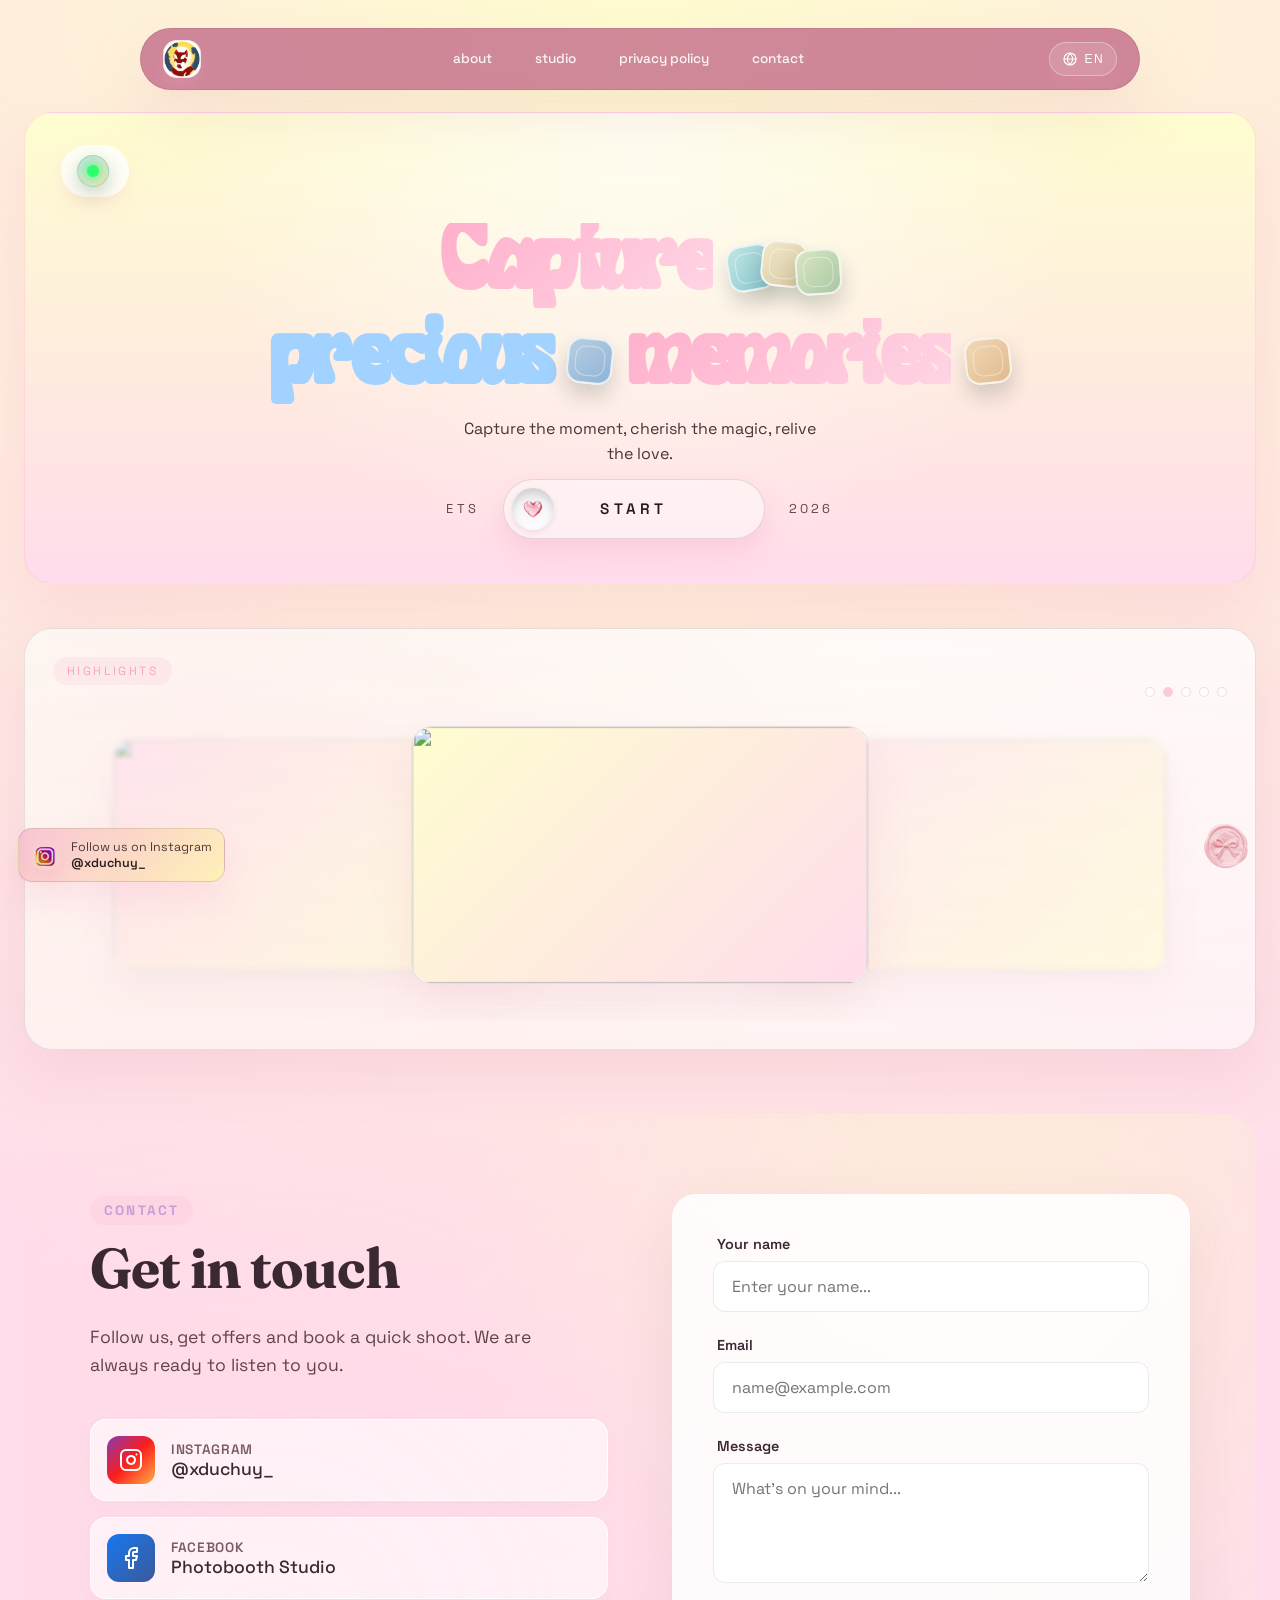
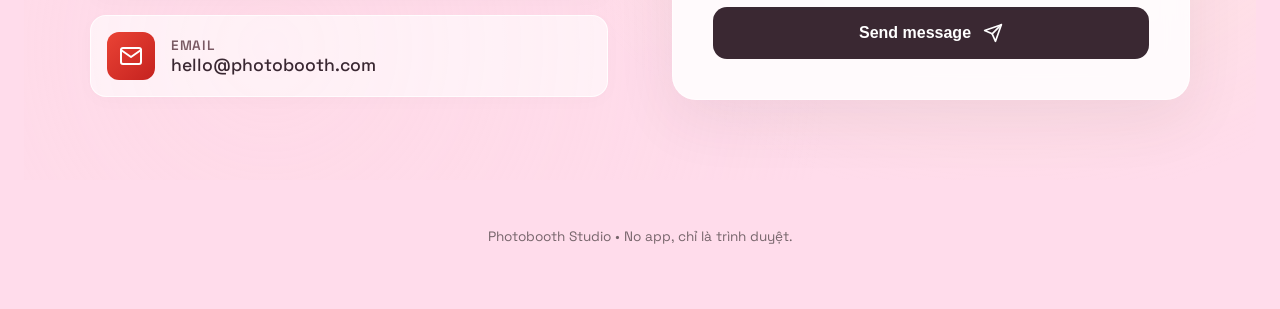
==== index.html @ 36086573 "Initial commit" ====
﻿<!DOCTYPE html>
<html lang="vi">

<head>
  <meta charset="UTF-8">
  <meta name="viewport" content="width=device-width, initial-scale=1">
  <title>Photobooth Studio</title>
  <meta name="description" content="Photobooth studio: chup nhanh, chon filter, luu anh.">
  <link rel="preconnect" href="https://fonts.googleapis.com">
  <link rel="preconnect" href="https://fonts.gstatic.com" crossorigin>
  <link
    href="https://fonts.googleapis.com/css2?family=Fraunces:wght@500;700&family=Space+Grotesk:wght@400;500;600;700&display=swap"
    rel="stylesheet">
  <link rel="stylesheet" href="style.css">
  <link rel="manifest" href="manifest.json">
  <meta name="theme-color" content="#000000">
</head>

<body class="home-page" id="top">
  <div class="noise" aria-hidden="true"></div>

  <main class="app">
    <header class="topbar">
      <div class="topbar-left">
        <a class="logo-link" href="index.html" aria-label="Home" data-i18n-aria="brand.home">
          <img class="logo-img" src="fire.png" alt="Photobooth logo" data-i18n-alt="brand.logoAlt">
        </a>
      </div>
      <nav class="nav">
        <a href="gioithieu.html" data-i18n="nav.about">about</a>
        <a href="layout.html" data-i18n="nav.choose">studio</a>
        <a href="chinhsach.html" data-i18n="nav.privacy">privacy policy</a>
        <a href="#contact" data-i18n="nav.contact">contact</a>
      </nav>
      <div class="topbar-right">
        <button class="lang-toggle" type="button" aria-label="Switch language">
          <svg viewBox="0 0 24 24" aria-hidden="true">
            <circle cx="12" cy="12" r="9" fill="none" stroke="currentColor" stroke-width="1.8"></circle>
            <path d="M3.5 12h17M12 3.5c2.5 2.8 4 6 4 8.5s-1.5 5.7-4 8.5M12 3.5c-2.5 2.8-4 6-4 8.5s1.5 5.7 4 8.5"
              fill="none" stroke="currentColor" stroke-width="1.6" stroke-linecap="round"></path>
          </svg>
          <span class="lang-label">VI</span>
        </button>
      </div>
    </header>
    <section class="landing">
      <div class="landing-card">
        <div class="badge badge--slider">
          <button class="badge-handle" type="button" aria-controls="coming-soon-text" aria-expanded="false"
            data-i18n-aria="banner.toggle">
            <span class="badge-handle-icon" aria-hidden="true"></span>
          </button>
          <span class="badge-track" id="coming-soon-text">
            <span class="badge-text" data-i18n="banner.text">Coming Soon: Live image in Photo Strip, cool filters, more
              stickers, more background frames.</span>
          </span>
        </div>
        <div class="landing-hero">
          <div class="title-block">
            <h1 class="hero-title">
              <span class="hero-line hero-line--chips">
                <span class="hero-word hero-word--gradient" data-i18n="hero.word1">Capture</span>
                <span class="hero-chip-group" aria-hidden="true">
                  <span class="hero-chip hero-chip--a"></span>
                  <span class="hero-chip hero-chip--b"></span>
                  <span class="hero-chip hero-chip--c"></span>
                </span>
              </span>
              <span class="hero-line hero-line--chips">
                <span class="hero-word hero-word--accent" data-i18n="hero.word2">precious</span>
                <span class="hero-chip hero-chip--d" aria-hidden="true"></span>
                <span class="hero-word hero-word--gradient" data-i18n="hero.word3">memories</span>
                <span class="hero-chip hero-chip--e" aria-hidden="true"></span>
              </span>
            </h1>
            <p data-i18n="hero.subtitle">Capture the moment, cherish the magic, relive the love.</p>
            <div class="meta-row">
              <span>ETS</span>
              <button class="start-slider" type="button" data-target="chup.html" data-i18n-aria="hero.cta">
                <span class="start-slider-text" data-i18n="hero.cta">START</span>
                <span class="start-slider-knob" aria-hidden="true">
                  <img class="start-slider-heart" src="tim1.png" alt="">
                </span>
              </button>
              <span>2026</span>
            </div>
          </div>
        </div>
      </div>
    </section>
    <section id="spotlight" class="spotlight spotlight--swipe spotlight--home">
      <div class="spotlight-header">
        <div>
          <span class="spotlight-eyebrow">Highlights</span>
        </div>
        <div class="spotlight-dots" role="tablist" aria-label="Spotlight dots"></div>
      </div>

      <div class="spotlight-shell" aria-label="Spotlight carousel">
        <button class="spotlight-nav prev" type="button" aria-label="Prev spotlight">
          <svg viewBox="0 0 24 24" aria-hidden="true">
            <path d="M15 6l-6 6 6 6" fill="none" stroke="currentColor" stroke-width="2" stroke-linecap="round"
              stroke-linejoin="round" />
          </svg>
        </button>
        <div class="spotlight-viewport">
          <div class="spotlight-track">
            <article class="spotlight-item">
              <div class="spotlight-card">
                <div class="spotlight-thumb" style="--thumb: linear-gradient(135deg, #ffdceb, #fefdd0);" role="img"
                  aria-label="Mini film booth">
                  <img class="spotlight-thumb-img" src="comming.png" alt="">
                </div>
              </div>
            </article>
            <article class="spotlight-item">
              <div class="spotlight-card">
                <div class="spotlight-thumb" style="--thumb: linear-gradient(135deg, #fefdd0, #ffdceb);" role="img"
                  aria-label="Golden hour set">
                  <img class="spotlight-thumb-img" src="comming.png" alt="">
                </div>
              </div>
            </article>
            <article class="spotlight-item">
              <div class="spotlight-card">
                <div class="spotlight-thumb" style="--thumb: linear-gradient(135deg, #ffdceb, #fefdd0);" role="img"
                  aria-label="Neon nights">
                  <img class="spotlight-thumb-img" src="comming.png" alt="">
                </div>
              </div>
            </article>
            <article class="spotlight-item">
              <div class="spotlight-card">
                <div class="spotlight-thumb" style="--thumb: linear-gradient(135deg, #fefdd0, #ffdceb);" role="img"
                  aria-label="Studio slow film">
                  <img class="spotlight-thumb-img" src="comming.png" alt="">
                </div>
              </div>
            </article>
            <article class="spotlight-item">
              <div class="spotlight-card">
                <div class="spotlight-thumb" style="--thumb: linear-gradient(135deg, #ffdceb, #fefdd0);" role="img"
                  aria-label="Soft bloom">
                  <img class="spotlight-thumb-img" src="comming.png" alt="">
                </div>
              </div>
            </article>
          </div>
        </div>
        <button class="spotlight-nav next" type="button" aria-label="Next spotlight">
          <svg viewBox="0 0 24 24" aria-hidden="true">
            <path d="M9 6l6 6-6 6" fill="none" stroke="currentColor" stroke-width="2" stroke-linecap="round"
              stroke-linejoin="round" />
          </svg>
        </button>
      </div>
    </section>

    <section id="contact" class="contact-section">
      <div class="contact-container">
        <div class="contact-content">
          <span class="contact-eyebrow" data-i18n="contact.eyebrow">Liên hệ</span>
          <h2 data-i18n="contact.title">Kết nối với chúng tôi</h2>
          <p data-i18n="contact.subtitle">Follow, nhận ưu đãi và đặt lịch chụp nhanh. Chúng tôi luôn sẵn sàng lắng nghe
            bạn.</p>

          <div class="contact-socials">
            <a class="social-card social-card--ig" href="https://www.instagram.com/xduchuy_/" target="_blank"
              rel="noopener" aria-label="Instagram">
              <div class="social-icon">
                <svg viewBox="0 0 24 24" fill="none" stroke="currentColor" stroke-width="2" stroke-linecap="round"
                  stroke-linejoin="round">
                  <rect x="2" y="2" width="20" height="20" rx="5" ry="5" />
                  <path d="M16 11.37A4 4 0 1 1 12.63 8 4 4 0 0 1 16 11.37z" />
                  <line x1="17.5" y1="6.5" x2="17.51" y2="6.5" />
                </svg>
              </div>
              <div class="social-info">
                <span class="social-name">Instagram</span>
                <span class="social-handle">@xduchuy_</span>
              </div>
            </a>

            <a class="social-card social-card--fb" href="https://facebook.com/" target="_blank" rel="noopener"
              aria-label="Facebook">
              <div class="social-icon">
                <svg viewBox="0 0 24 24" fill="none" stroke="currentColor" stroke-width="2" stroke-linecap="round"
                  stroke-linejoin="round">
                  <path d="M18 2h-3a5 5 0 0 0-5 5v3H7v4h3v8h4v-8h3l1-4h-4V7a1 1 0 0 1 1-1h3z" />
                </svg>
              </div>
              <div class="social-info">
                <span class="social-name">Facebook</span>
                <span class="social-handle">Photobooth Studio</span>
              </div>
            </a>

            <a class="social-card social-card--email" href="mailto:hello@example.com" aria-label="Email">
              <div class="social-icon">
                <svg viewBox="0 0 24 24" fill="none" stroke="currentColor" stroke-width="2" stroke-linecap="round"
                  stroke-linejoin="round">
                  <path d="M4 4h16c1.1 0 2 .9 2 2v12c0 1.1-.9 2-2 2H4c-1.1 0-2-.9-2-2V6c0-1.1.9-2 2-2z" />
                  <polyline points="22,6 12,13 2,6" />
                </svg>
              </div>
              <div class="social-info">
                <span class="social-name">Email</span>
                <span class="social-handle">hello@photobooth.com</span>
              </div>
            </a>
          </div>
        </div>

        <div class="contact-form-card">
          <form class="contact-form" action="#" method="POST" onsubmit="event.preventDefault();">
            <div class="form-group">
              <label for="name" data-i18n="contact.name">Tên của bạn</label>
              <input type="text" id="name" name="name" placeholder="Nhập tên của bạn..."
                data-i18n-placeholder="contact.placeholderName" required>
            </div>
            <div class="form-group">
              <label for="email" data-i18n="contact.email">Email</label>
              <input type="email" id="email" name="email" placeholder="name@example.com"
                data-i18n-placeholder="contact.placeholderEmail" required>
            </div>
            <div class="form-group">
              <label for="message" data-i18n="contact.message">Lời nhắn</label>
              <textarea id="message" name="message" rows="4" placeholder="Bạn muốn nhắn gì..."
                data-i18n-placeholder="contact.placeholderMessage" required></textarea>
            </div>
            <button type="submit" class="submit-btn">
              <span data-i18n="contact.send">Gửi tin nhắn</span>
              <svg viewBox="0 0 24 24" fill="none" stroke="currentColor" stroke-width="2" stroke-linecap="round"
                stroke-linejoin="round">
                <line x1="22" y1="2" x2="11" y2="13" />
                <polygon points="22 2 15 22 11 13 2 9 22 2" />
              </svg>
            </button>
          </form>
        </div>
      </div>
    </section>

    <footer class="footer">
      <span>Photobooth Studio • No app, chỉ là trình duyệt.</span>
    </footer>
  </main>

  <a class="back-to-top" href="#top" aria-label="Back to top">
    <svg viewBox="0 0 24 24" aria-hidden="true">
      <path d="M12 5l-7 7h4v7h6v-7h4z" fill="currentColor" />
    </svg>
  </a>

  <a class="ig-badge ig-float" href="https://www.instagram.com/xduchuy_/" target="_blank" rel="noopener"
    aria-label="Instagram">
    <span class="ig-icon" aria-hidden="true"></span>
    <div>
      <span data-i18n="ig.follow">Follow us on Instagram</span>
      <strong>@xduchuy_</strong>
    </div>
  </a>

  <div class="spin-badge" aria-hidden="true">
    <img src="xoay.png" alt="">
  </div>

  <script src="lang.js"></script>
  <script src="search.js"></script>
  <script src="spotlight.js"></script>
  <script src="badge-slider.js"></script>
  <script src="slider.js"></script>
  <script src="back-to-top.js"></script>
  <script>
    if ('serviceWorker' in navigator) {
      window.addEventListener('load', () => {
        navigator.serviceWorker.register('service-worker.js')
          .then(reg => console.log('Service Worker registered', reg))
          .catch(err => console.log('Service Worker registration failed', err));
      });
    }
  </script>
  <div id="toast" class="toast" role="alert" aria-live="polite">
    <svg viewBox="0 0 24 24" fill="none" stroke="currentColor" stroke-width="2" stroke-linecap="round"
      stroke-linejoin="round">
      <polyline points="20 6 9 17 4 12"></polyline>
    </svg>
    <span id="toast-message">Tin nhắn đã được gửi!</span>
  </div>

  <script>
    const contactForm = document.querySelector('.contact-form');
    const toast = document.getElementById('toast');
    const toastMsg = document.getElementById('toast-message');

    if (contactForm) {
      contactForm.addEventListener('submit', (e) => {
        e.preventDefault();

        // Simulate sending
        const submitBtn = contactForm.querySelector('button[type="submit"]');
        submitBtn.disabled = true;

        // Show success after 1s
        setTimeout(() => {
          submitBtn.disabled = false;
          contactForm.reset();

          // Show toast
          const lang = document.documentElement.lang || 'vi';
          const msg = lang === 'vi' ? 'Tin nhắn đã được gửi!' : 'Message sent successfully!';
          if (toastMsg) toastMsg.textContent = msg;

          if (toast) {
            toast.classList.add('show');
            setTimeout(() => {
              toast.classList.remove('show');
            }, 3000);
          }
        }, 800);
      });
    }
  </script>
</body>

</html>
---- style.css ----
﻿@font-face {
  font-family: "SG Display";
  src: url("SG Display DEMO - Narrow.ttf") format("truetype");
  font-weight: 400;
  font-style: normal;
  font-display: swap;
}

:root {
  --bg-1: #ffdceb;
  --bg-2: #fefdd0;
  --ink: #1a1515;
  --muted: #6b5a5a;
  --accent: #f6a6c5;
  --accent-2: #fef2a8;
  --card: rgba(255, 255, 255, 0.7);
  --glass: rgba(255, 255, 255, 0.55);
  --stroke: rgba(26, 21, 21, 0.12);
  --shadow: 0 24px 60px rgba(215, 140, 170, 0.18);
  --radius-lg: 28px;
  --radius-md: 18px;
  --radius-sm: 12px;
}

* {
  box-sizing: border-box;
}

html {
  scroll-padding-top: 120px;
  scroll-behavior: smooth;
}

body {
  margin: 0;
  min-height: 100vh;
  font-family: "Space Grotesk", sans-serif;
  color: var(--ink);
  background: radial-gradient(circle at 50% 0%, #fefdd0 0%, #ffdceb 70%);
  overflow-x: hidden;
}

h1,
h2,
h3 {
  font-family: "Fraunces", "Times New Roman", serif;
  letter-spacing: -0.02em;
  margin: 0 0 16px;
}

p {
  margin: 0 0 12px;
  color: var(--muted);
  line-height: 1.6;
}

a {
  color: inherit;
  text-decoration: none;
}

.noise {
  position: fixed;
  inset: 0;
  background-image: repeating-linear-gradient(120deg,
      rgba(255, 255, 255, 0.03) 0,
      rgba(255, 255, 255, 0.03) 1px,
      transparent 1px,
      transparent 4px),
    repeating-linear-gradient(60deg,
      rgba(0, 0, 0, 0.08) 0,
      rgba(0, 0, 0, 0.08) 1px,
      transparent 1px,
      transparent 6px);
  pointer-events: none;
  opacity: 0.4;
  mix-blend-mode: soft-light;
}

.app {
  max-width: 1280px;
  margin: 0 auto;
  padding: 28px 24px 64px;
  position: relative;
  z-index: 1;
}

.topbar {
  display: grid;
  grid-template-columns: auto minmax(0, 1fr) auto;
  align-items: center;
  gap: 18px;
  padding: 11px 22px;
  border-radius: 999px;
  background: rgba(191, 98, 131, 0.75);
  color: #fff;
  border: 1px solid rgba(26, 21, 21, 0.08);
  box-shadow: var(--shadow);
  animation: slideDown 0.6s ease forwards;
  position: sticky;
  top: 16px;
  z-index: 20;
  max-width: 1000px;
  margin-left: auto;
  margin-right: auto;
}

.topbar-left,
.topbar-center {
  display: flex;
  align-items: center;
  flex: 1;
}

.topbar-left {
  gap: 10px;
  justify-self: start;
}

.topbar-center {
  justify-content: center;
}

.topbar-right {
  display: flex;
  align-items: center;
  justify-content: flex-end;
  justify-self: end;
}

.topbar .nav {
  justify-content: center;
  flex: 0 1 auto;
  gap: 23px;
}

.topbar .nav a {
  flex: 0 0 auto;
  padding: 6px 10px;
  color: rgba(255, 255, 255, 0.92);
}

.topbar .nav a:hover {
  color: #fff;
}

.topbar .logo-link {
  color: #fff;
}

.topbar .lang-toggle {
  color: #fff;
  border-color: rgba(255, 255, 255, 0.35);
  background: rgba(255, 255, 255, 0.12);
}

.search {
  display: flex;
  align-items: center;
  gap: 10px;
  background: white;
  border: 1px solid rgba(26, 21, 21, 0.12);
  border-radius: 12px;
  padding: 10px 14px;
  min-width: 260px;
  box-shadow: 0 10px 20px rgba(246, 166, 197, 0.08);
}

.topbar .search {
  background: rgba(255, 255, 255, 0.92);
  border-color: rgba(255, 255, 255, 0.35);
  box-shadow: 0 10px 24px rgba(92, 54, 71, 0.22);
}

.topbar .search-icon {
  color: rgba(72, 47, 58, 0.75);
}

.topbar .search input::placeholder {
  color: rgba(90, 68, 78, 0.6);
}

.layout-page .search {
  min-width: 160px;
  width: clamp(160px, 22vw, 240px);
}

.logo-link {
  display: inline-flex;
  align-items: center;
  gap: 10px;
  margin-right: 6px;
  font-weight: 600;
  color: #2b1e1e;
}

.logo-img {
  width: 38px;
  height: 38px;
  border-radius: 14px;
  object-fit: cover;
  box-shadow: 0 10px 18px rgba(246, 166, 197, 0.2);
  border: 1px solid rgba(26, 21, 21, 0.08);
  background: white;
}

.logo-text {
  font-size: 0.9rem;
  letter-spacing: 0.04em;
  text-transform: uppercase;
}

.search-icon {
  width: 18px;
  height: 18px;
  color: #a58c8c;
}

.search input {
  border: none;
  outline: none;
  font: inherit;
  color: var(--ink);
  background: transparent;
  width: 100%;
}

.search input::placeholder {
  color: #b09a9a;
}

.ig-badge {
  display: flex;
  align-items: center;
  gap: 10px;
  font-size: 0.85rem;
  color: #4e3a3a;
  transition: transform 0.2s ease;
}

.ig-badge strong {
  display: block;
  font-weight: 600;
  color: #2b1e1e;
}

.ig-float {
  position: fixed;
  left: 18px;
  bottom: 18px;
  z-index: 40;
  padding: 10px 12px;
  border-radius: 14px;
  font-size: 0.78rem;
  background: linear-gradient(135deg, rgba(246, 166, 197, 0.6), rgba(254, 242, 168, 0.75));
  border: 1px solid rgba(26, 21, 21, 0.12);
  box-shadow: 0 16px 34px rgba(246, 166, 197, 0.22);
  backdrop-filter: blur(6px);
}

.ig-float .ig-icon {
  width: 30px;
  height: 30px;
}

.ig-icon {
  width: 36px;
  height: 36px;
  border-radius: 12px;
  background-color: transparent;
  background-image: url("ins.png");
  background-repeat: no-repeat;
  background-position: center;
  background-size: contain;
  position: relative;
  box-shadow: 0 10px 20px rgba(246, 166, 197, 0.3);
}

.ig-badge:hover {
  transform: translateY(-2px);
}

.ig-icon::after {
  content: none;
}

.brand {
  font-weight: 600;
  letter-spacing: 0.08em;
  text-transform: lowercase;
}

.nav {
  display: flex;
  justify-content: space-between;
  gap: 12px;
  font-size: clamp(0.72rem, 2.6vw, 0.85rem);
  flex: 1;
  flex-wrap: nowrap;
  align-items: center;
}

.nav a {
  flex: 1;
  text-align: center;
  color: #5a4545;
  transition: color 0.3s ease;
  text-transform: none;
  font-weight: 500;
  white-space: nowrap;
  line-height: 1.1;
  padding: 6px 4px;
}

.nav a:hover {
  color: #1f1616;
}

.lang-toggle {
  display: inline-flex;
  align-items: center;
  gap: 6px;
  padding: 8px 12px;
  border-radius: 999px;
  border: 1px solid rgba(26, 21, 21, 0.12);
  background: rgba(255, 255, 255, 0.9);
  color: #2b1e1e;
  cursor: pointer;
  font-size: 0.75rem;
  letter-spacing: 0.12em;
  text-transform: uppercase;
  box-shadow: 0 10px 20px rgba(246, 166, 197, 0.12);
}

.lang-toggle svg {
  width: 16px;
  height: 16px;
}

.hero {
  display: grid;
  grid-template-columns: 1.1fr 0.9fr;
  gap: 36px;
  margin-top: 32px;
  align-items: start;
}

.capture-page {
  --capture-stage-max: min(70vh, calc(100vh - 260px));
  --capture-gallery-width: clamp(200px, 16vw, 280px);
  --capture-gallery-gap: 24px;
}

@supports (height: 1svh) {
  .capture-page {
    --capture-stage-max: min(70svh, calc(100svh - 260px));
  }
}

.capture-page .hero {
  display: block;
  margin-top: 12px;
}

.capture {
  position: relative;
  display: grid;
  justify-items: center;
  gap: 24px;
}

.capture-page .capture {
  grid-template-columns: minmax(220px, 320px) minmax(0, 1fr);
  align-items: start;
  justify-items: stretch;
}

.capture-page .capture__stage {
  justify-self: center;
}

.capture-gallery {
  align-self: start;
  display: grid;
  gap: 14px;
  padding: 20px;
  border-radius: var(--radius-md);
  background: var(--card);
  border: 1px solid var(--stroke);
  box-shadow: var(--shadow);
  transition: transform 0.6s cubic-bezier(0.2, 0.8, 0.2, 1);
  will-change: transform;
}

.capture-gallery__list {
  display: flex;
  gap: 12px;
  padding: 12px;
  border-radius: 18px;
  background: rgba(255, 255, 255, 0.6);
  border: 1px solid rgba(26, 21, 21, 0.08);
  min-height: 120px;
  max-height: var(--capture-stage-max);
  overflow: auto;
  align-content: flex-start;
}

.capture-gallery__list[data-layout="vertical"] {
  flex-direction: column;
  overflow-y: auto;
  overflow-x: hidden;
}

.capture-gallery__list[data-layout="horizontal"] {
  flex-direction: row;
  flex-wrap: nowrap;
  overflow-x: auto;
  overflow-y: hidden;
}

.capture-gallery__list img {
  border-radius: 14px;
  border: 1px solid rgba(26, 21, 21, 0.12);
  box-shadow: 0 12px 22px rgba(0, 0, 0, 0.18);
  display: block;
  background: rgba(255, 255, 255, 0.8);
}

.capture-gallery__list[data-layout="vertical"] img {
  width: 100%;
  height: auto;
}

.capture-gallery__list[data-layout="horizontal"] img {
  height: 120px;
  width: auto;
  flex: 0 0 auto;
}

@media (min-width: 981px) {
  .capture-page .capture {
    grid-template-columns: 1fr;
    justify-items: center;
  }

  .capture-page .capture__stage {
    width: min(900px, calc(100vw - (var(--capture-gallery-width) + var(--capture-gallery-gap)) * 2));
  }

  .capture-page .capture-gallery {
    position: absolute;
    left: calc(50% - 50vw + var(--capture-gallery-gap));
    top: 0;
    width: var(--capture-gallery-width);
    transform: translateX(0);
  }

  .capture-page .capture.is-gallery-centered .capture-gallery {
    transform: translateX(calc(50vw - var(--capture-gallery-gap) - (var(--capture-gallery-width) * 0.5)));
    z-index: 6;
  }
}

@media (max-width: 980px) {
  .capture-page .capture {
    grid-template-columns: 1fr;
  }

  .capture-page .capture__stage {
    order: 1;
  }

  .capture-page .capture-gallery {
    order: 2;
  }

  .capture-gallery__list {
    max-height: 260px;
  }
}

.capture__stage {
  width: min(900px, 100%);
  display: grid;
  gap: 18px;
  justify-items: center;
  position: relative;
  z-index: 3;
}

.capture-page .capture__stage {
  gap: 6px;
}

.capture__intro {
  text-align: center;
  max-width: 720px;
}

.capture__stage .preview {
  width: 100%;
  justify-items: center;
  max-width: 860px;
}

.capture__stage .stage {
  border-radius: 22px;
  max-width: 860px;
}

.capture__drawerToggle {
  position: absolute;
  right: 18px;
  top: 220px;
  width: 48px;
  height: 43px;
  border-radius: 16px;
  border: 1px solid rgba(26, 21, 21, 0.12);
  background: rgba(255, 255, 255, 0.92);
  display: grid;
  place-items: center;
  cursor: pointer;
  box-shadow: 0 14px 30px rgba(246, 166, 197, 0.25);
  z-index: 5;
}

.capture__drawerToggle svg {
  width: 22px;
  height: 22px;
}

.capture__backdrop {
  position: fixed;
  inset: 0;
  background: rgba(255, 255, 255, 0.55);
  backdrop-filter: blur(4px);
  opacity: 0;
  pointer-events: none;
  transition: opacity 0.35s ease;
  will-change: opacity;
  z-index: 2;
}

.capture__drawer {
  position: absolute;
  top: 40px;
  right: 0;
  width: min(420px, 40vw);
  max-height: calc(100% - 60px);
  background: rgba(255, 255, 255, 0.96);
  border-radius: 24px;
  border: 1px solid var(--stroke);
  box-shadow: var(--shadow);
  padding: 20px;
  display: grid;
  gap: 16px;
  transform: translate3d(110%, 0, 0);
  opacity: 0;
  pointer-events: none;
  transition: transform 0.45s cubic-bezier(0.2, 0.8, 0.2, 1), opacity 0.35s ease;
  will-change: transform, opacity;
  z-index: 4;
}

.capture__drawerHeader {
  display: flex;
  align-items: center;
  justify-content: space-between;
  gap: 12px;
}

.capture__drawerHeader h2 {
  font-size: 1.1rem;
  margin: 0;
}

.drawer-close {
  width: 36px;
  height: 36px;
  border-radius: 12px;
  border: 1px solid rgba(26, 21, 21, 0.12);
  background: rgba(255, 255, 255, 0.9);
  display: grid;
  place-items: center;
  cursor: pointer;
}

.drawer-close svg {
  width: 18px;
  height: 18px;
}

.capture__drawerContent {
  display: grid;
  gap: 16px;
  overflow: auto;
  padding-right: 6px;
}

.drawer-section {
  display: grid;
  gap: 10px;
  padding: 12px;
  border-radius: 16px;
  background: rgba(255, 255, 255, 0.7);
  border: 1px solid rgba(26, 21, 21, 0.08);
}

.drawer-section h3 {
  margin: 0;
  font-size: 0.85rem;
  text-transform: uppercase;
  letter-spacing: 0.18em;
  color: var(--muted);
}

.capture__drawer .control {
  gap: 8px;
}

.capture__drawer .camera-actions {
  display: grid;
  grid-template-columns: repeat(2, minmax(0, 1fr));
  gap: 8px;
}

.capture__drawer .camera-actions .ghost {
  width: 100%;
  text-align: center;
}

.capture.is-drawer-open .capture__drawer {
  transform: translate3d(0, 0, 0);
  opacity: 1;
  pointer-events: auto;
}

.capture.is-drawer-open .capture__backdrop {
  opacity: 1;
  pointer-events: auto;
}


.hero-copy {
  background: var(--card);
  padding: 32px;
  border-radius: var(--radius-lg);
  border: 1px solid var(--stroke);
  box-shadow: var(--shadow);
  animation: fadeUp 0.7s ease forwards;
}

.tag {
  display: inline-flex;
  padding: 8px 16px;
  border-radius: 999px;
  background: rgba(246, 166, 197, 0.18);
  color: var(--accent);
  font-size: 0.75rem;
  text-transform: uppercase;
  letter-spacing: 0.2em;
  margin-bottom: 18px;
}

.lead {
  font-size: 1.05rem;
}

.controls {
  display: grid;
  grid-template-columns: repeat(2, minmax(0, 1fr));
  gap: 16px;
  margin: 24px 0;
}

.control {
  display: grid;
  gap: 8px;
  font-size: 0.85rem;
  color: var(--muted);
}

.control-label {
  font-size: 0.85rem;
  color: var(--muted);
}

.ratio-control {
  gap: 10px;
}

.ratio-options {
  display: grid;
  grid-template-columns: repeat(4, minmax(0, 1fr));
  gap: 10px;
}

.ratio-option {
  position: relative;
  display: grid;
  justify-items: center;
  gap: 6px;
  padding: 10px 8px;
  border-radius: 12px;
  border: 1px solid var(--stroke);
  background: rgba(255, 255, 255, 0.7);
  cursor: pointer;
  transition: transform 0.2s ease, border-color 0.2s ease, box-shadow 0.2s ease;
}

.ratio-option:hover {
  transform: translateY(-1px);
}

.ratio-option input {
  position: absolute;
  opacity: 0;
  pointer-events: none;
}

.ratio-figure {
  display: block;
  border: 2px solid rgba(26, 21, 21, 0.3);
  border-radius: 10px;
  background: linear-gradient(160deg, rgba(246, 166, 197, 0.2), rgba(255, 255, 255, 0.8));
  box-shadow: inset 0 0 0 2px rgba(255, 255, 255, 0.6);
}

.ratio-9-16 {
  width: 32px;
  aspect-ratio: 9 / 16;
}

.ratio-16-9 {
  width: 52px;
  aspect-ratio: 16 / 9;
}

.ratio-4-3 {
  width: 46px;
  aspect-ratio: 4 / 3;
}

.ratio-1-1 {
  width: 40px;
  aspect-ratio: 1 / 1;
}

.ratio-text {
  font-size: 0.75rem;
  color: var(--muted);
}

.ratio-option input:checked+.ratio-figure {
  border-color: var(--accent);
  box-shadow: 0 0 0 2px rgba(246, 166, 197, 0.3), inset 0 0 0 2px rgba(255, 255, 255, 0.7);
}

.ratio-option input:checked~.ratio-text {
  color: var(--ink);
  font-weight: 600;
}

select,
button.ghost,
a.ghost {
  font: inherit;
  color: var(--ink);
  background: rgba(255, 255, 255, 0.65);
  border: 1px solid var(--stroke);
  border-radius: 10px;
  padding: 10px 12px;
}

select {
  appearance: none;
  background-image: linear-gradient(45deg, transparent 50%, var(--accent) 50%),
    linear-gradient(135deg, var(--accent) 50%, transparent 50%);
  background-position: calc(100% - 18px) calc(50% + 2px), calc(100% - 12px) calc(50% + 2px);
  background-size: 6px 6px, 6px 6px;
  background-repeat: no-repeat;
}

.actions {
  display: flex;
  align-items: center;
  gap: 16px;
}

.capture .actions {
  justify-content: center;
  margin-top: 12px;
  width: 100%;
}

.capture .tray {
  justify-content: center;
}

.shutter {
  border: none;
  padding: 14px 26px;
  border-radius: 999px;
  background: linear-gradient(135deg, var(--accent), var(--accent-2));
  font-weight: 600;
  font-size: 1rem;
  color: #2d181c;
  cursor: pointer;
  box-shadow: 0 14px 30px rgba(246, 166, 197, 0.35);
  transition: transform 0.2s ease;
}

.shutter:hover {
  transform: translateY(-2px);
}

.status {
  font-size: 0.9rem;
}

.status[data-tone="error"] {
  color: #ff6b6b;
}

.preview {
  display: grid;
  gap: 18px;
  animation: fadeUp 0.8s ease forwards;
  animation-delay: 0.1s;
}

.strip-board {
  background: var(--card);
  padding: 20px;
  border-radius: var(--radius-md);
  border: 1px solid var(--stroke);
  display: grid;
  gap: 16px;
}

.strip-title h2 {
  margin-bottom: 8px;
}

.strip-grid {
  display: grid;
  grid-template-columns: repeat(2, minmax(0, 1fr));
  gap: 12px;
}

.strip-slot {
  position: relative;
  aspect-ratio: 4 / 3;
  border-radius: 12px;
  border: 1px dashed rgba(26, 21, 21, 0.3);
  display: grid;
  place-items: center;
  color: var(--muted);
  overflow: hidden;
  background: rgba(255, 255, 255, 0.5);
}

.strip-slot img {
  width: 100%;
  height: 100%;
  object-fit: cover;
  display: block;
}

.slot-label {
  font-weight: 600;
  letter-spacing: 0.08em;
}

.strip-actions {
  display: flex;
  gap: 12px;
}

.stage {
  position: relative;
  width: 100%;
  aspect-ratio: 4 / 3;
  border-radius: var(--radius-lg);
  overflow: hidden;
  background: #f1d6da;
  border: 1px solid var(--stroke);
  box-shadow: var(--shadow);
  --stage-ratio: 1.3333;
}

.stage[data-ratio="9-16"] {
  aspect-ratio: 9 / 16;
  --stage-ratio: 0.5625;
}

.stage[data-ratio="16-9"] {
  aspect-ratio: 16 / 9;
  --stage-ratio: 1.7778;
}

.stage[data-ratio="4-3"] {
  aspect-ratio: 4 / 3;
  --stage-ratio: 1.3333;
}

.stage[data-ratio="1-1"] {
  aspect-ratio: 1 / 1;
  --stage-ratio: 1;
}

.stage[data-ratio="frame"] {
  aspect-ratio: var(--frame-aspect, 433 / 577);
  --stage-ratio: var(--frame-aspect, 0.75);
}

.capture-page .stage[data-ratio="9-16"],
.capture-page .stage[data-ratio="4-3"],
.capture-page .stage[data-ratio="1-1"],
.capture-page .stage[data-ratio="frame"] {
  max-height: var(--capture-stage-max);
  height: auto;
  width: min(100%, calc(var(--capture-stage-max) * var(--stage-ratio)));
}

.stage video,
.stage canvas {
  width: 100%;
  height: 100%;
  object-fit: cover;
  display: block;
}

.stage.is-flipped video {
  transform: scaleX(-1);
  transform-origin: center;
}

.stage canvas {
  display: none;
}

.stage.captured canvas {
  display: block;
}

.stage.captured video {
  opacity: 0;
}

.stage.flash::after {
  content: "";
  position: absolute;
  inset: 0;
  background: white;
  opacity: 0.85;
  animation: flash 0.4s ease;
}

.frame-overlay {
  position: absolute;
  inset: 0;
  pointer-events: none;
}

.stage[data-frame="film"] .frame-overlay {
  border: 22px solid #0e0e0f;
  box-shadow: inset 0 0 0 2px rgba(255, 255, 255, 0.05);
  background-image: radial-gradient(circle, #d9d2c4 0 4px, transparent 5px);
  background-size: 22px 30px;
  background-position: 6px 8px;
}

.stage[data-frame="arcade"] .frame-overlay {
  border: 4px solid rgba(61, 214, 198, 0.9);
  box-shadow: 0 0 22px rgba(61, 214, 198, 0.6), inset 0 0 30px rgba(255, 138, 61, 0.35);
}

.stage[data-frame="petal"] .frame-overlay {
  border: 2px solid rgba(255, 255, 255, 0.4);
  background-image: radial-gradient(circle at top left, rgba(255, 138, 61, 0.4), transparent 45%),
    radial-gradient(circle at bottom right, rgba(61, 214, 198, 0.4), transparent 45%);
}

.stage[data-filter="noir"] video,
.stage[data-filter="noir"] canvas {
  filter: grayscale(1) contrast(1.2);
}

.stage[data-filter="soft"] video,
.stage[data-filter="soft"] canvas {
  filter: brightness(1.05) saturate(0.9) blur(0.5px);
}

.stage[data-filter="neon"] video,
.stage[data-filter="neon"] canvas {
  filter: saturate(1.6) contrast(1.2) hue-rotate(15deg);
}

.stage[data-filter="vintage"] video,
.stage[data-filter="vintage"] canvas {
  filter: sepia(0.5) contrast(1.1) saturate(0.85);
}

.countdown {
  position: absolute;
  inset: 0;
  display: grid;
  place-items: center;
  font-size: clamp(3rem, 8vw, 6rem);
  font-weight: 700;
  color: var(--ink);
  text-shadow: 0 12px 30px rgba(0, 0, 0, 0.5);
  pointer-events: none;
}

.tray {
  display: flex;
  gap: 12px;
}

button.ghost:disabled {
  opacity: 0.4;
  cursor: not-allowed;
}

.ghost.is-disabled {
  opacity: 0.4;
  pointer-events: none;
}

.strip {
  margin-top: 64px;
  padding: 28px;
  border-radius: var(--radius-lg);
  background: var(--card);
  border: 1px solid var(--stroke);
  box-shadow: var(--shadow);
}

.strip-header {
  display: flex;
  align-items: baseline;
  justify-content: space-between;
  gap: 20px;
}

.gallery {
  margin-top: 24px;
  display: grid;
  grid-template-columns: repeat(auto-fit, minmax(160px, 1fr));
  gap: 16px;
}

.gallery img {
  width: 100%;
  border-radius: 14px;
  border: 1px solid rgba(255, 255, 255, 0.1);
  box-shadow: 0 12px 24px rgba(0, 0, 0, 0.3);
}

.tips {
  margin-top: 48px;
  display: grid;
  grid-template-columns: repeat(auto-fit, minmax(220px, 1fr));
  gap: 18px;
}

.tip-card {
  padding: 20px;
  border-radius: var(--radius-md);
  background: rgba(255, 255, 255, 0.6);
  border: 1px solid var(--stroke);
}

.spotlight {
  margin-top: 64px;
  padding: 28px;
  border-radius: var(--radius-lg);
  background: linear-gradient(180deg, rgba(255, 255, 255, 0.92), rgba(255, 255, 255, 0.68));
  border: 1px solid var(--stroke);
  box-shadow: var(--shadow);
  position: relative;
  overflow: hidden;
  --spotlight-offset: clamp(210px, 36vw, 320px);
}

.spotlight--home {
  margin-top: 44px;
}

.spotlight::before {
  content: "";
  position: absolute;
  inset: 0;
  background: var(--spotlight-theme, transparent);
  opacity: 0.18;
  transition: background 0.6s ease, opacity 0.6s ease;
  pointer-events: none;
}

.spotlight::after {
  content: "";
  position: absolute;
  inset: 0;
  background: radial-gradient(circle at 15% 20%, rgba(246, 166, 197, 0.12), transparent 60%);
  pointer-events: none;
}

.spotlight-header {
  position: relative;
  z-index: 1;
  display: flex;
  align-items: flex-end;
  justify-content: space-between;
  gap: 18px;
  margin-bottom: 24px;
}

.spotlight-eyebrow {
  display: inline-flex;
  font-size: 0.75rem;
  letter-spacing: 0.2em;
  text-transform: uppercase;
  color: var(--accent);
  background: rgba(246, 166, 197, 0.15);
  padding: 6px 14px;
  border-radius: 999px;
  margin-bottom: 12px;
}

.spotlight-dots {
  display: flex;
  align-items: center;
  gap: 8px;
}

.spotlight-dot {
  width: 10px;
  height: 10px;
  border-radius: 999px;
  border: 1px solid rgba(26, 21, 21, 0.2);
  background: rgba(255, 255, 255, 0.9);
  cursor: pointer;
  padding: 0;
}

.spotlight-dot.is-active {
  background: var(--accent);
  border-color: var(--accent);
  box-shadow: 0 6px 12px rgba(246, 166, 197, 0.25);
}

.spotlight-shell {
  position: relative;
  display: grid;
  align-items: center;
  gap: 18px;
  z-index: 1;
}

.spotlight-viewport {
  position: relative;
  overflow: hidden;
  padding: 10px 0 30px;
}

.spotlight-track {
  position: relative;
  min-height: 260px;
}

.spotlight-item {
  position: absolute;
  top: 0;
  left: 50%;
  width: clamp(320px, 46vw, 440px);
  transform: translateX(-50%) scale(0.9);
  opacity: 0;
  filter: blur(6px);
  transition: transform 0.6s ease, opacity 0.6s ease, filter 0.6s ease, box-shadow 0.6s ease;
  pointer-events: none;
}

.spotlight-item.is-active {
  transform: translateX(-50%) scale(1.04);
  opacity: 1;
  filter: none;
  z-index: 3;
  pointer-events: auto;
}

.spotlight-item.is-prev {
  transform: translateX(calc(-50% - var(--spotlight-offset))) scale(0.94);
  opacity: 0.6;
  filter: blur(3px);
  z-index: 2;
  pointer-events: auto;
}

.spotlight-item.is-next {
  transform: translateX(calc(-50% + var(--spotlight-offset))) scale(0.94);
  opacity: 0.6;
  filter: blur(3px);
  z-index: 2;
  pointer-events: auto;
}

.spotlight-item.is-far {
  opacity: 0;
  filter: blur(10px);
  transform: translateX(-50%) scale(0.88);
}

.spotlight-card {
  display: block;
  padding: 0;
  border-radius: 20px;
  background: rgba(255, 255, 255, 0.92);
  border: 1px solid var(--stroke);
  box-shadow: 0 18px 40px rgba(215, 140, 170, 0.16);
  overflow: hidden;
  aspect-ratio: 16 / 9;
}

.spotlight-thumb {
  width: 100%;
  height: 100%;
  aspect-ratio: 16 / 9;
  border-radius: inherit;
  background: var(--thumb, linear-gradient(135deg, #ffdceb, #fefdd0));
  border: 0;
  display: block;
}

.spotlight-thumb-img {
  width: 100%;
  height: 100%;
  object-fit: cover;
  display: block;
}

.spotlight-tag {
  font-size: 0.7rem;
  letter-spacing: 0.24em;
  text-transform: uppercase;
  color: #583c40;
}

.spotlight-card h3 {
  margin: 0;
  font-size: 1.1rem;
}

.spotlight-card p {
  margin: 0;
}

.spotlight-btn {
  justify-self: start;
  border: none;
  border-radius: 999px;
  padding: 8px 18px;
  background: linear-gradient(135deg, var(--accent), var(--accent-2));
  color: #2d181c;
  font-weight: 600;
  cursor: pointer;
}

.spotlight-nav {
  position: absolute;
  top: 45%;
  transform: translateY(-50%);
  width: 44px;
  height: 44px;
  border-radius: 50%;
  border: 1px solid rgba(26, 21, 21, 0.12);
  background: rgba(255, 255, 255, 0.9);
  display: grid;
  place-items: center;
  cursor: pointer;
  box-shadow: 0 12px 24px rgba(246, 166, 197, 0.18);
  z-index: 4;
}

.spotlight-nav svg {
  width: 18px;
  height: 18px;
}

.spotlight-nav.prev {
  left: 10px;
}

.spotlight-nav.next {
  right: 10px;
}

.spotlight-nav:hover {
  transform: translateY(-50%) scale(1.03);
}

.spotlight--swipe .spotlight-nav {
  display: none;
}

.spotlight--swipe .spotlight-dot {
  cursor: default;
}

.spotlight--swipe .spotlight-dot:disabled {
  opacity: 0.55;
}

.frame-suggest {
  margin-top: 32px;
  --spotlight-offset: clamp(180px, 30vw, 260px);
}

.frame-suggest-body {
  display: grid;
  grid-template-columns: minmax(0, 1.15fr) minmax(0, 0.85fr);
  gap: 24px;
  align-items: start;
}

.frame-suggest .spotlight-shell {
  width: 100%;
}

.frame-suggest-detail {
  display: grid;
  gap: 16px;
  padding: 18px;
  border-radius: 20px;
  background: rgba(255, 255, 255, 0.92);
  border: 1px solid var(--stroke);
  box-shadow: 0 18px 36px rgba(215, 140, 170, 0.16);
}

.frame-suggest-media {
  border-radius: 16px;
  padding: 14px;
  background: linear-gradient(160deg, rgba(255, 255, 255, 0.85), rgba(254, 253, 208, 0.7));
  border: 1px solid rgba(26, 21, 21, 0.08);
  display: grid;
  place-items: center;
  min-height: 220px;
}

.frame-suggest-media img {
  max-width: 100%;
  max-height: 280px;
  width: auto;
  height: auto;
  object-fit: contain;
  display: block;
}

.frame-suggest-copy {
  display: grid;
  gap: 8px;
}

.frame-suggest-tag {
  display: inline-flex;
  align-self: start;
  font-size: 0.7rem;
  letter-spacing: 0.24em;
  text-transform: uppercase;
  color: var(--accent);
  background: rgba(246, 166, 197, 0.12);
  padding: 6px 12px;
  border-radius: 999px;
}

.frame-suggest-meta {
  font-size: 0.75rem;
  letter-spacing: 0.18em;
  text-transform: uppercase;
  color: #6b5a5a;
}

.frame-suggest .spotlight-track {
  min-height: 240px;
}

.frame-suggest .spotlight-card {
  aspect-ratio: 4 / 3;
}

.frame-card {
  position: relative;
  display: grid;
  padding: 12px;
  border: 1px solid var(--stroke);
  background: rgba(255, 255, 255, 0.95);
  cursor: pointer;
  appearance: none;
}

.frame-card:focus-visible {
  outline: 2px solid rgba(246, 166, 197, 0.85);
  outline-offset: 4px;
}

.frame-card.is-selected {
  border-color: rgba(246, 166, 197, 0.75);
  box-shadow: 0 0 0 2px rgba(246, 166, 197, 0.25), 0 18px 34px rgba(215, 140, 170, 0.2);
}

.frame-thumb {
  position: relative;
  width: 100%;
  height: 100%;
  border-radius: 16px;
  background-image: var(--frame-thumb, linear-gradient(135deg, #ffdceb, #fefdd0));
  background-size: cover;
  background-position: center;
  background-repeat: no-repeat;
  overflow: hidden;
}

.frame-thumb--clean {
  background: linear-gradient(135deg, #ffdceb, #fefdd0);
  box-shadow: inset 0 0 0 1px rgba(255, 255, 255, 0.7);
}

.frame-thumb--film {
  border: 10px solid #0e0e0f;
  background-image:
    repeating-linear-gradient(to bottom, rgba(214, 205, 191, 0.9) 0 8px, transparent 8px 16px),
    repeating-linear-gradient(to bottom, rgba(214, 205, 191, 0.9) 0 8px, transparent 8px 16px),
    linear-gradient(135deg, #fefdd0, #ffdceb);
  background-position: left 6px top 14px, right 6px top 14px, center;
  background-size: 8px calc(100% - 28px), 8px calc(100% - 28px), cover;
  background-repeat: no-repeat;
}

.frame-thumb--arcade {
  background: linear-gradient(135deg, #1b1f2b, #272032);
}

.frame-thumb--arcade::before,
.frame-thumb--arcade::after {
  content: "";
  position: absolute;
  border-radius: 12px;
}

.frame-thumb--arcade::before {
  inset: 8px;
  border: 3px solid rgba(61, 214, 198, 0.85);
  box-shadow: 0 0 16px rgba(61, 214, 198, 0.5), inset 0 0 18px rgba(255, 138, 61, 0.35);
}

.frame-thumb--arcade::after {
  inset: 18px;
  border: 2px solid rgba(255, 138, 61, 0.8);
}

.frame-thumb--petal {
  border: 2px solid rgba(255, 255, 255, 0.6);
  box-shadow: inset 0 0 0 1px rgba(255, 255, 255, 0.6);
  background:
    radial-gradient(circle at top left, rgba(255, 138, 61, 0.4), transparent 55%),
    radial-gradient(circle at bottom right, rgba(61, 214, 198, 0.4), transparent 55%),
    linear-gradient(135deg, #ffdceb, #fefdd0);
}

.frame-caption {
  position: absolute;
  left: 16px;
  bottom: 16px;
  padding: 6px 10px;
  border-radius: 999px;
  background: rgba(255, 255, 255, 0.86);
  font-size: 0.7rem;
  letter-spacing: 0.2em;
  text-transform: uppercase;
  color: #3b2a2a;
  pointer-events: none;
}

.layout-page .app {
  max-width: 1400px;
}

.layout-hero {
  margin-top: 28px;
  display: grid;
  gap: 12px;
}

.layout-hero h1 {
  font-size: clamp(2rem, 4vw, 2.6rem);
}

.frame-upload {
  display: flex;
  flex-wrap: wrap;
  align-items: center;
  gap: 12px;
}

.frame-upload-btn {
  cursor: pointer;
}

.frame-upload-input {
  position: absolute;
  width: 1px;
  height: 1px;
  padding: 0;
  margin: -1px;
  overflow: hidden;
  clip: rect(0, 0, 0, 0);
  border: 0;
}

.frame-upload-note {
  font-size: 0.85rem;
  color: var(--muted);
}

/* Pinterest-like tab pills */
.layout-tabs {
  display: flex;
  flex-wrap: wrap;
  gap: 12px;
  justify-content: center;
  /* Center tabs like Pinterest */
  margin: 20px 0 40px;
}

.layout-tab {
  border: none;
  background: transparent;
  font: inherit;
  font-weight: 600;
  padding: 12px 20px;
  color: #111;
  border-radius: 999px;
  cursor: pointer;
  cursor: pointer;
}

.layout-tab:hover {
  background: rgba(0, 0, 0, 0.06);
}

.layout-tab.is-active {
  color: white;
  background: #111;
  box-shadow: none;
}

.layout-tab.is-active::after {
  display: none;
}



.layout-grid {
  margin-top: 28px;
  column-count: 6;
  column-gap: 16px;
  min-height: 80vh;
}

/* --- Pinterest Authentic Design --- */
.layout-card {
  break-inside: avoid;
  margin-bottom: 16px;
  position: relative;
  cursor: zoom-in;
  border-radius: 16px;
  overflow: hidden;
  transform: translateZ(0);
  transition: opacity 0.3s ease;
}

.layout-card img {
  border-radius: 16px;
  display: block;
  width: 100%;
}

/* Darken Overlay on Hover */
.layout-card::after {
  content: "";
  position: absolute;
  inset: 0;
  background: rgba(0, 0, 0, 0.2);
  pointer-events: none;
  opacity: 0;
  transition: opacity 0.2s ease;
  border-radius: 16px;
}

.layout-card:hover::after {
  opacity: 1;
}

/* "Save" (Use) Button - Top Right */
.pint-btn {
  position: absolute;
  top: 12px;
  right: 12px;
  background-color: #e60023;
  /* Pinterest Red */
  color: white;
  border: none;
  font-weight: 700;
  font-size: 14px;
  /* Smaller font */
  padding: 10px 16px;
  /* Smaller padding */
  border-radius: 24px;
  cursor: pointer;
  opacity: 0;
  z-index: 10;
  transition: opacity 0.2s ease, transform 0.1s ease, background-color 0.2s;
  box-shadow: 0 4px 6px rgba(0, 0, 0, 0.1);
}

/* Hover State for Button */
.pint-btn:hover {
  background-color: #ad081b;
  /* Darker Red */
}

/* Show button on card hover OR selection */
.layout-card:hover .pint-btn,
.layout-card.is-selected .pint-btn {
  opacity: 1;
}

/* "More" Button - Bottom Right (Visual Only for Pinterest feel) */
.pint-more-btn {
  position: absolute;
  bottom: 12px;
  right: 12px;
  width: 32px;
  height: 32px;
  background: rgba(255, 255, 255, 0.9);
  border-radius: 50%;
  border: none;
  cursor: pointer;
  display: flex;
  align-items: center;
  justify-content: center;
  color: #111;
  opacity: 0;
  z-index: 10;
  transition: opacity 0.2s ease;
  font-weight: 900;
  font-size: 18px;
  padding-bottom: 8px;
  /* Alignment tweak for ... */
}

.pint-more-btn::after {
  content: "...";
}

.layout-card:hover .pint-more-btn {
  opacity: 1;
}

.layout-card.is-hidden {
  display: none;
}

.frame-empty {
  color: var(--muted);
  font-size: 1.1rem;
  text-align: center;
  column-span: all;
  width: 100%;
  margin-top: 40px;
  padding: 20px;
}

.contact {
  margin-top: 64px;
}

.contact-card {
  display: flex;
  align-items: center;
  justify-content: space-between;
  gap: 24px;
  padding: 24px;
  border-radius: var(--radius-lg);
  background: linear-gradient(135deg, rgba(255, 255, 255, 0.95), rgba(254, 253, 208, 0.85));
  border: 1px solid var(--stroke);
  box-shadow: var(--shadow);
}

.contact-eyebrow {
  display: inline-flex;
  font-size: 0.75rem;
  letter-spacing: 0.2em;
  text-transform: uppercase;
  color: var(--accent);
  background: rgba(246, 166, 197, 0.15);
  padding: 6px 14px;
  border-radius: 999px;
  margin-bottom: 10px;
}

.contact-links {
  display: flex;
  gap: 14px;
  align-items: center;
}

.contact-link {
  width: 52px;
  height: 52px;
  border-radius: 16px;
  display: grid;
  place-items: center;
  border: none;
  background: rgba(255, 255, 255, 0.95);
  color: #3b2a2a;
  box-shadow: 0 12px 26px rgba(0, 0, 0, 0.15);
  transition: transform 0.2s ease, box-shadow 0.2s ease;
}

.contact-link svg {
  width: 24px;
  height: 24px;
}

.contact-link--ig {
  background-color: rgba(255, 255, 255, 0.95);
  background-image: url("ins.png");
  background-repeat: no-repeat;
  background-position: center;
  background-size: 82%;
  color: transparent;
}

.contact-link--fb {
  background-color: rgba(255, 255, 255, 0.95);
  background-image: url("fb.png");
  background-repeat: no-repeat;
  background-position: center;
  background-size: 82%;
  color: transparent;
}

.contact-link--gmail {
  background-color: rgba(255, 255, 255, 0.95);
  background-image: url("mail.png");
  background-repeat: no-repeat;
  background-position: center;
  background-size: 82%;
  color: transparent;
  border: 1px solid rgba(0, 0, 0, 0.08);
  box-shadow: 0 10px 22px rgba(0, 0, 0, 0.12);
}

.contact-link:hover {
  transform: translateY(-2px);
  box-shadow: 0 18px 30px rgba(0, 0, 0, 0.2);
}

@media (max-width: 700px) {
  .spotlight {
    padding: 22px;
  }

  .spotlight-header {
    flex-direction: column;
    align-items: flex-start;
  }

  .spotlight-item {
    width: clamp(230px, 78vw, 320px);
  }

  .frame-suggest-body {
    grid-template-columns: 1fr;
  }
}

.studio-page {
  margin-top: 48px;
  display: grid;
}

.photo-card {
  background: var(--card);
  padding: 32px;
  border-radius: var(--radius-lg);
  border: 1px solid var(--stroke);
  box-shadow: var(--shadow);
  display: grid;
  gap: 18px;
}

.photo-frame {
  position: relative;
  width: 100%;
  max-width: 720px;
  margin: 0 auto;
  border-radius: var(--radius-md);
  overflow: hidden;
  background: rgba(255, 255, 255, 0.7);
  border: 1px solid var(--stroke);
}

.photo-frame img {
  width: 100%;
  height: auto;
  display: block;
}

.photo-frame .empty {
  padding: 24px;
  color: var(--muted);
  text-align: center;
}

.landing {
  margin-top: 22px;
}

.landing-card {
  position: relative;
  overflow: hidden;
  background: linear-gradient(180deg, #fefdd0, #ffdceb);
  border-radius: 28px;
  border: 1px solid rgba(246, 166, 197, 0.28);
  padding: 32px 36px 44px;
  box-shadow: 0 28px 60px rgba(246, 166, 197, 0.25);
  z-index: 0;
  --hero-ink: #1b2d2c;
  --hero-accent: #a2d2ff;
  --hero-chip-shadow: rgba(22, 45, 45, 0.18);
}

.landing-card::before {
  content: "";
  position: absolute;
  inset: 0;
  background: radial-gradient(circle at 50% 0%, rgba(255, 255, 255, 0.7), transparent 60%);
  z-index: 0;
  pointer-events: none;
}

.landing-card::after {
  content: "";
  position: absolute;
  bottom: -120px;
  left: -5%;
  width: 110%;
  height: 150px;
  background: radial-gradient(circle at 50% 40%, rgba(255, 220, 235, 0.45), rgba(255, 220, 235, 0));
  border-radius: 50%;
  z-index: 0;
}

.badge {
  display: inline-flex;
  align-items: center;
  gap: 12px;
  padding: 10px 16px;
  border-radius: 999px;
  background: rgba(255, 255, 255, 0.8);
  color: #4c3438;
  font-size: 0.85rem;
  position: relative;
  z-index: 1;
  box-shadow: 0 10px 20px rgba(246, 166, 197, 0.15);
}

.badge-dot {
  display: inline-flex;
  align-items: center;
  justify-content: center;
  padding: 6px 10px;
  border-radius: 999px;
  background: var(--accent);
  color: #2d181c;
  font-size: 0.65rem;
  letter-spacing: 0.14em;
}

.badge--slider {
  flex-wrap: wrap;
  row-gap: 6px;
  max-width: 100%;
  gap: 10px;
  padding-right: 10px;
  --badge-progress: 0;
}

.badge-track {
  display: block;
  width: 0;
  max-width: min(90vw, 900px);
  overflow: hidden;
  transition: width 0.35s ease;
}

.badge-text {
  display: inline-block;
  line-height: 1.4;
  white-space: nowrap;
}

.badge-handle {
  position: relative;
  width: 32px;
  height: 32px;
  border-radius: 999px;
  border: 1px solid rgba(26, 21, 21, 0.12);
  background: linear-gradient(135deg, #bfe6e2, #f0e4b8);
  color: #1b2d2c;
  display: grid;
  place-items: center;
  padding: 0;
  cursor: pointer;
  box-shadow: 0 8px 18px rgba(27, 45, 44, 0.18);
  transition: transform 0.2s ease, box-shadow 0.2s ease;
  flex: 0 0 auto;
  touch-action: none;
}

.badge-handle:hover,
.badge-handle:focus-visible {
  transform: translateY(-1px);
  box-shadow: 0 12px 22px rgba(27, 45, 44, 0.22);
}

.badge-handle-icon {
  width: 12px;
  height: 12px;
  border-radius: 999px;
  background: #2bff6b;
  box-shadow:
    0 0 8px rgba(43, 255, 107, 0.8),
    0 0 16px rgba(43, 255, 107, 0.55),
    0 0 24px rgba(43, 255, 107, 0.4);
  display: block;
}

.badge--slider.is-dragging .badge-track {
  transition: none;
}

.landing-hero {
  position: relative;
  z-index: 1;
  display: grid;
  grid-template-columns: 1fr;
  gap: 24px;
  align-items: center;
  justify-items: center;
  margin-top: 26px;
}

.title-block {
  text-align: center;
  display: grid;
  gap: 12px;
  justify-items: center;
}

.title-block h1 {
  font-family: "SG Display", "Space Grotesk", sans-serif;
  font-weight: 700;
  letter-spacing: -0.02em;
  margin: 0;
}


.hero-title {
  display: grid;
  gap: 10px;
  font-size: clamp(3.4rem, 7.6vw, 5.8rem);
  line-height: 0.92;
  color: var(--hero-ink);
}

.hero-word {
  display: inline-flex;
  align-items: center;
}


.hero-line {
  display: flex;
  align-items: center;
  justify-content: center;
  gap: 16px;
  flex-wrap: wrap;
}

.hero-line--chips {
  gap: 14px;
}

.hero-line--inline {
  gap: 12px;
}

.hero-chip-group {
  display: inline-flex;
  align-items: center;
}

.hero-chip {
  width: 46px;
  height: 46px;
  border-radius: 14px;
  border: 2px solid rgba(255, 255, 255, 0.75);
  box-shadow: 0 12px 20px var(--hero-chip-shadow);
  margin-left: 0;
  position: relative;
  overflow: hidden;
}

.hero-chip-group .hero-chip {
  margin-left: -12px;
}

.hero-chip-group .hero-chip:first-child {
  margin-left: 0;
}

.hero-chip::after {
  content: "";
  position: absolute;
  inset: 6px;
  border-radius: 10px;
  border: 1px solid rgba(255, 255, 255, 0.6);
  opacity: 0.7;
}

.hero-chip--a {
  margin-left: 0;
  background: linear-gradient(135deg, #bfe6e2, #88c7d0);
  transform: rotate(-10deg) translateY(2px);
}

.hero-chip--b {
  background: linear-gradient(135deg, #f1e8c9, #d8c8a2);
  transform: rotate(6deg) translateY(-2px);
}

.hero-chip--c {
  background: linear-gradient(135deg, #d9e7c4, #a9c7a3);
  transform: rotate(-4deg) translateY(6px);
}

.hero-chip--d {
  background: linear-gradient(135deg, #b7cfe2, #8fb3d6);
  transform: rotate(6deg);
}

.hero-chip--e {
  background: linear-gradient(135deg, #f0d9b5, #e2b98f);
  transform: rotate(-6deg);
}

.hero-word--accent {
  color: var(--hero-accent);
}

.hero-word--gradient {
  color: #ffafcc;
  background-image: linear-gradient(135deg, #ffafcc, #ffd6e5);
  -webkit-background-clip: text;
  background-clip: text;
  -webkit-text-fill-color: transparent;
}

.hero-icon {
  width: 34px;
  height: 34px;
  border-radius: 12px;
  background: linear-gradient(135deg, #9ad1d6, #f2e6b2);
  box-shadow: 0 10px 18px rgba(31, 111, 107, 0.18);
  position: relative;
  flex: 0 0 auto;
}

.hero-icon::before,
.hero-icon::after {
  content: "";
  position: absolute;
  background: rgba(31, 111, 107, 0.85);
  border-radius: 999px;
}

.hero-icon::before {
  width: 16px;
  height: 3px;
  top: 50%;
  left: 50%;
  transform: translate(-50%, -50%) rotate(45deg);
}

.hero-icon::after {
  width: 3px;
  height: 16px;
  top: 50%;
  left: 50%;
  transform: translate(-50%, -50%) rotate(45deg);
}

.title-block p {
  margin: 0;
  max-width: 360px;
  font-size: 1rem;
  color: #4a3437;
}

.meta-row {
  display: flex;
  align-items: center;
  gap: 24px;
  font-size: 0.8rem;
  letter-spacing: 0.24em;
  color: #5f4548;
}

.start-slider {
  position: relative;
  display: inline-flex;
  align-items: center;
  justify-content: center;
  width: calc((clamp(190px, 24vw, 240px) - 30px) * 1.25);
  height: 60px;
  padding: 8px;
  max-width: 100%;
  border-radius: 999px;
  border: 1px solid rgba(26, 21, 21, 0.12);
  background: rgba(255, 255, 255, 0.45);
  color: #2d181c;
  font: inherit;
  font-weight: 600;
  cursor: pointer;
  box-shadow: 0 12px 24px rgba(246, 166, 197, 0.35);
  transition: transform 0.2s ease, box-shadow 0.2s ease;
  overflow: hidden;
  user-select: none;
  --slide: 0;
  --knob-x: 0px;
}

.start-slider::before {
  content: "";
  position: absolute;
  inset: 0;
  background: linear-gradient(135deg, var(--accent), var(--accent-2));
  opacity: 0.85;
  transform: scaleX(var(--slide));
  transform-origin: left;
  transition: transform 0.25s ease;
}

.start-slider-text {
  position: relative;
  z-index: 1;
  font-size: 0.95rem;
  letter-spacing: 0.28em;
  text-transform: uppercase;
  color: #2d181c;
  opacity: calc(1 - var(--slide));
  transition: opacity 0.2s ease;
  pointer-events: none;
}

.start-slider-knob {
  position: absolute;
  left: 8px;
  top: 50%;
  width: 42px;
  height: 42px;
  border-radius: 50%;
  background: radial-gradient(circle at 50% 40%, #f0f0f5 0%, #f9f9fb 45%, #ffffff 100%);
  display: grid;
  place-items: center;
  color: #b2466e;
  box-shadow:
    inset 0 5px 10px rgba(0, 0, 0, 0.18),
    inset 0 -4px 8px rgba(255, 255, 255, 0.8),
    0 2px 6px rgba(0, 0, 0, 0.08);
  transform: translate3d(var(--knob-x), -50%, 0);
  transition: transform 0.25s ease;
  touch-action: none;
  cursor: grab;
}

.start-slider-heart {
  width: 20px;
  height: 20px;
  display: block;
  object-fit: contain;
}

.start-slider:hover,
.start-slider:focus-visible {
  transform: translateY(-2px);
  box-shadow: 0 18px 30px rgba(246, 166, 197, 0.4);
}

.start-slider:focus-visible {
  outline: 2px solid rgba(255, 255, 255, 0.75);
  outline-offset: 3px;
}

.start-slider.is-dragging::before,
.start-slider.is-dragging .start-slider-knob {
  transition: none;
}

.start-slider.is-dragging .start-slider-knob {
  cursor: grabbing;
}

.poster-stack {
  position: relative;
  width: 220px;
  height: 300px;
  margin: 0 auto;
}

.poster-frame {
  position: absolute;
  width: 180px;
  height: 260px;
  border-radius: 18px;
  background: #fff;
  border: 6px solid #ffdceb;
  box-shadow: 0 18px 30px rgba(0, 0, 0, 0.15);
}

.poster-frame::after {
  content: "";
  position: absolute;
  inset: 12px 12px 38px;
  border-radius: 12px;
  background: linear-gradient(160deg, rgba(246, 166, 197, 0.15), rgba(255, 255, 255, 0.9));
}

.poster-left .poster-frame:nth-child(1) {
  transform: rotate(-10deg) translate(-10px, 10px);
}

.poster-left .poster-frame:nth-child(2) {
  transform: rotate(2deg) translate(20px, 30px);
}

.poster-left .poster-frame:nth-child(3) {
  transform: rotate(-4deg) translate(0, 60px);
}

.poster-right .poster-frame:nth-child(1) {
  transform: rotate(10deg) translate(20px, 10px);
}

.poster-right .poster-frame:nth-child(2) {
  transform: rotate(-2deg) translate(-10px, 40px);
}

.poster-right .poster-frame:nth-child(3) {
  transform: rotate(6deg) translate(10px, 70px);
}

.footer {
  margin-top: 48px;
  text-align: center;
  color: rgba(26, 21, 21, 0.6);
  font-size: 0.85rem;
}

.capture-page .footer {
  margin-top: 28px;
}

.spin-badge {
  position: fixed;
  right: 18px;
  bottom: 18px;
  width: 72px;
  height: 72px;
  z-index: 30;
  pointer-events: none;
}

.spin-badge img {
  width: 100%;
  height: 100%;
  object-fit: contain;
  display: block;
  animation: spinBadge 6s linear infinite;
}

.back-to-top {
  position: fixed;
  left: 50%;
  bottom: 26px;
  width: 40px;
  height: 40px;
  border-radius: 50%;
  display: grid;
  place-items: center;
  background: rgba(255, 255, 255, 0.9);
  border: 1px solid rgba(26, 21, 21, 0.12);
  box-shadow: 0 12px 24px rgba(246, 166, 197, 0.22);
  color: #5a4545;
  z-index: 35;
  opacity: 0;
  pointer-events: none;
  transform: translate(-50%, 8px);
  transition: transform 0.2s ease, box-shadow 0.2s ease, opacity 0.2s ease;
}

.back-to-top.is-visible {
  opacity: 1;
  pointer-events: auto;
  transform: translate(-50%, 0);
}

.back-to-top svg {
  width: 18px;
  height: 18px;
}

.back-to-top:hover,
.back-to-top:focus-visible {
  transform: translate(-50%, -2px);
  box-shadow: 0 16px 30px rgba(246, 166, 197, 0.28);
}

@keyframes fadeUp {
  from {
    opacity: 0;
    transform: translateY(18px);
  }

  to {
    opacity: 1;
    transform: translateY(0);
  }
}

@keyframes slideDown {
  from {
    opacity: 0;
    transform: translateY(-14px);
  }

  to {
    opacity: 1;
    transform: none;
  }
}

@keyframes flash {
  0% {
    opacity: 0.9;
  }

  100% {
    opacity: 0;
  }
}

@keyframes spinBadge {
  from {
    transform: rotate(0deg);
  }

  to {
    transform: rotate(360deg);
  }
}

@media (max-width: 900px) {
  .hero {
    grid-template-columns: 1fr;
  }

  .controls {
    grid-template-columns: 1fr;
  }

  .strip-header {
    flex-direction: column;
    align-items: flex-start;
  }

  .landing-card {
    padding: 26px 22px 32px;
  }

  .badge {
    flex-wrap: wrap;
    gap: 8px;
    font-size: 0.78rem;
    max-width: 100%;
  }

  .badge-dot {
    padding: 5px 9px;
    font-size: 0.6rem;
  }

  .badge-track {
    max-width: min(92vw, 720px);
  }

  .badge-handle {
    width: 30px;
    height: 30px;
  }

  .badge-handle-icon {
    width: 12px;
    height: 12px;
  }

  .landing-hero {
    grid-template-columns: 1fr;
    gap: 18px;
    justify-items: center;
  }

  .title-block {
    order: 1;
  }

  .hero-title {
    font-size: clamp(3rem, 9vw, 4.4rem);
  }

  .hero-line {
    gap: 12px;
  }

  .hero-chip {
    width: 40px;
    height: 40px;
    border-radius: 12px;
    margin-left: 0;
  }

  .hero-chip-group .hero-chip {
    margin-left: -10px;
  }

  .hero-chip-group .hero-chip:first-child {
    margin-left: 0;
  }

  .hero-chip::after {
    inset: 5px;
    border-radius: 9px;
  }

  .hero-icon {
    width: 28px;
    height: 28px;
    border-radius: 10px;
  }

  .hero-icon::before {
    width: 14px;
  }

  .hero-icon::after {
    height: 14px;
  }

  .poster-left {
    order: 2;
    justify-self: center;
    width: 170px;
    height: 220px;
  }

  .poster-right {
    display: none;
  }

  .poster-frame {
    width: 140px;
    height: 200px;
    border-width: 4px;
  }

  .meta-row {
    flex-wrap: wrap;
    justify-content: center;
    gap: 14px;
    letter-spacing: 0.2em;
  }

  .title-block p {
    font-size: 0.95rem;
  }

  .start-slider {
    width: calc(min(210px, 78vw) * 1.25);
    height: 52.5px;
  }

  .start-slider-knob {
    width: 37.5px;
    height: 37.5px;
  }
}

@media (max-width: 1200px) {
  .layout-grid {
    column-count: 5;
  }
}

@media (max-width: 900px) {
  .layout-grid {
    column-count: 4;
  }
}

@media (max-width: 600px) {
  .layout-grid {
    column-count: 2;
    column-gap: 10px;
  }

  .layout-card {
    margin-bottom: 10px;
  }
}

@media (max-width: 600px) {
  .app {
    padding: 20px 16px 48px;
  }

  .topbar {
    padding: 11px 18px;
  }

  .search {
    min-width: 0;
    width: 100%;
  }

  .landing-card {
    padding: 20px 18px 26px;
  }

  .landing-hero {
    grid-template-columns: 1fr;
    gap: 16px;
  }

  .badge-track {
    max-width: min(94vw, 520px);
  }

  .badge-handle {
    width: 28px;
    height: 28px;
  }

  .badge-handle-icon {
    width: 11px;
    height: 11px;
  }

  .hero-title {
    font-size: clamp(2.6rem, 12vw, 3.6rem);
    gap: 8px;
  }

  .hero-line {
    gap: 10px;
  }

  .hero-chip-group {
    margin-right: 6px;
  }

  .hero-chip {
    width: 34px;
    height: 34px;
    border-radius: 10px;
    margin-left: 0;
    border-width: 1px;
  }

  .hero-chip-group .hero-chip {
    margin-left: -8px;
  }

  .hero-chip-group .hero-chip:first-child {
    margin-left: 0;
  }

  .hero-chip::after {
    inset: 4px;
    border-radius: 8px;
  }

  .hero-icon {
    width: 24px;
    height: 24px;
    border-radius: 8px;
  }

  .hero-icon::before {
    width: 12px;
    height: 2px;
  }

  .hero-icon::after {
    width: 2px;
    height: 12px;
  }

  .poster-stack {
    width: 160px;
    height: 210px;
  }

  .poster-frame {
    width: 125px;
    height: 180px;
    border-width: 4px;
  }

  .meta-row {
    gap: 12px;
    letter-spacing: 0.18em;
  }

  .start-slider {
    width: calc(min(200px, 82vw) * 1.25);
    height: 50px;
  }

  .start-slider-knob {
    width: 35px;
    height: 35px;
  }

  .hero {
    gap: 24px;
    margin-top: 28px;
  }

  .hero-copy {
    padding: 24px;
  }

  .preview {
    gap: 14px;
  }

  .capture__stage .preview {
    max-width: 100%;
  }

  .capture__stage .stage {
    max-width: 100%;
  }

  .actions {
    flex-direction: column;
    align-items: stretch;
  }

  .shutter {
    width: 100%;
  }

  .tray {
    flex-direction: column;
  }

  .strip-actions {
    flex-direction: column;
  }

  .back-to-top {
    bottom: 18px;
    width: 36px;
    height: 36px;
  }

  .ig-float {
    left: 12px;
    bottom: 12px;
    padding: 8px 10px;
    font-size: 0.72rem;
  }

  .ig-float .ig-icon {
    width: 26px;
    height: 26px;
  }
}

@media (max-width: 700px) {
  html {
    scroll-padding-top: 96px;
  }

  .topbar {
    display: flex;
    flex-direction: column;
    gap: 12px;
  }

  .topbar-left,
  .topbar-center,
  .topbar-right,
  .nav {
    width: 100%;
    justify-content: center;
  }

  .nav {
    flex-wrap: wrap;
    justify-content: center;
    gap: 6px;
  }

  .nav a {
    flex: 1 1 25%;
    min-width: 0;
  }

  .topbar .nav {
    flex: 1 1 auto;
  }

  .topbar .nav a {
    flex: 1 1 25%;
  }

  .lang-toggle {
    flex: 0 0 100%;
    justify-content: center;
    margin-top: 4px;
    font-size: 0.65rem;
  }

  .contact-card {
    flex-direction: column;
    align-items: flex-start;
  }


}

@media (max-width: 900px) {
  .capture__drawer {
    width: min(420px, 60vw);
  }
}

@media (max-width: 700px) {
  .capture__drawerToggle {
    top: 180px;
    right: 12px;
  }

  .capture-page {
    --capture-stage-max: min(64vh, calc(100vh - 300px));
  }

  @supports (height: 1svh) {
    .capture-page {
      --capture-stage-max: min(64svh, calc(100svh - 300px));
    }
  }

  .capture__stage .stage {
    width: min(100%, calc(var(--capture-stage-max) * var(--stage-ratio)));
    max-height: var(--capture-stage-max);
    height: auto;
  }

  .ratio-options {
    grid-template-columns: repeat(2, minmax(0, 1fr));
  }

  .capture__drawer {
    position: fixed;
    left: 0;
    right: 0;
    bottom: 0;
    top: auto;
    width: 100%;
    height: 70vh;
    max-height: none;
    border-radius: 24px 24px 0 0;
    transform: translate3d(0, 110%, 0);
  }

  .capture.is-drawer-open .capture__drawer {
    transform: translate3d(0, 0, 0);
  }

  .capture__backdrop {
    position: fixed;
  }
}

/* About page */
.about-page {
  --about-bg: #ffb8cc;
  --about-bg-2: #f1eab9;
  --about-pill-1: #cdb4db;
  --about-pill-2: #ffc8dd;
  --about-pill-3: #ffafcc;
  --about-pill-4: #bde0fe;
  --about-pill-5: #a2d2ff;
  --about-card: var(--about-pill-5);
  --about-border: rgba(90, 108, 165, 0.18);
  --about-ink: #2b2640;
  --about-muted: rgba(43, 38, 64, 0.65);
  --about-accent: #ffafcc;
  --about-green: #bde0fe;
  background: linear-gradient(135deg, #ffb8cc 0%, #f7c2d1 55%, #f1eab9 100%);
  color: var(--about-ink);
  font-family: "Plus Jakarta Sans", "Space Grotesk", sans-serif;
}

.about-page .app {
  max-width: 1200px;
}

.about-board {
  margin-top: 32px;
}

.about-grid {
  display: grid;
  grid-template-columns: repeat(6, minmax(0, 1fr));
  grid-auto-rows: 120px;
  gap: 20px;
}

.about-card {
  background: var(--about-card);
  border: 2px solid var(--about-border);
  border-radius: 22px;
  padding: 18px;
  margin: 0;
  position: relative;
  overflow: hidden;
  box-shadow: 0 18px 36px rgba(108, 96, 168, 0.25);
  transition: transform 0.25s ease, box-shadow 0.25s ease;
  will-change: transform;
}

.about-card:hover,
.about-card:focus-within {
  transform: translateY(-6px);
  box-shadow: 0 26px 48px rgba(108, 96, 168, 0.35);
}

.about-card--brand {
  grid-column: 3 / span 4;
  grid-row: 1 / span 2;
  padding: 10px;
  background: linear-gradient(135deg, rgba(255, 255, 255, 0.85), rgba(244, 241, 234, 0.7));
  border-color: rgba(86, 76, 120, 0.18);
}

.brand-kit {
  height: 100%;
  display: grid;
  gap: 8px;
  padding: 10px;
  border-radius: 20px;
  background: rgba(255, 255, 255, 0.9);
  border: 1px solid rgba(43, 38, 64, 0.12);
  box-shadow: inset 0 1px 0 rgba(255, 255, 255, 0.8);
  align-content: center;
}

.brand-kit__carousel {
  position: relative;
  width: 100%;
}

.brand-kit__track {
  display: flex;
  gap: 16px;
  overflow-x: auto;
  padding: 2px;
  width: 100%;
  scroll-behavior: smooth;
  scroll-snap-type: x mandatory;
  scrollbar-width: none;
}

.brand-kit__track::-webkit-scrollbar {
  display: none;
}

.brand-kit__panel {
  flex: 0 0 100%;
  width: 100%;
  min-width: 100%;
  max-width: 100%;
  scroll-snap-align: start;
}

.brand-kit__nav {
  position: absolute;
  right: 6px;
  top: 50%;
  transform: translateY(-50%);
  width: 34px;
  height: 34px;
  border-radius: 999px;
  border: 1px solid rgba(43, 38, 64, 0.16);
  background: rgba(255, 255, 255, 0.92);
  display: grid;
  place-items: center;
  cursor: pointer;
  color: var(--about-ink);
  box-shadow: 0 10px 20px rgba(108, 96, 168, 0.2);
  z-index: 2;
}

.brand-kit__nav--prev {
  left: 6px;
  right: auto;
}

.brand-kit__nav:hover {
  box-shadow: 0 12px 26px rgba(108, 96, 168, 0.26);
}

.brand-kit__header {
  display: flex;
  align-items: flex-start;
  justify-content: space-between;
  gap: 16px;
  flex-wrap: wrap;
}

.brand-kit__title {
  display: grid;
  gap: 4px;
}

.brand-kit__eyebrow {
  font-size: 0.7rem;
  letter-spacing: 0.28em;
  text-transform: uppercase;
  color: var(--about-muted);
}

.brand-kit__name {
  margin: 0;
  font-size: clamp(1.3rem, 2.2vw, 1.9rem);
  line-height: 1;
}

.brand-kit__id {
  font-size: 0.72rem;
  letter-spacing: 0.18em;
  text-transform: uppercase;
  color: var(--about-muted);
}

.brand-kit__stats {
  display: flex;
  gap: 8px;
  flex-wrap: wrap;
}

.brand-kit__chip {
  display: inline-flex;
  align-items: center;
  gap: 6px;
  padding: 4px 8px;
  border-radius: 999px;
  background: rgba(43, 38, 64, 0.06);
  border: 1px solid rgba(43, 38, 64, 0.12);
  font-size: 0.68rem;
  font-weight: 600;
  color: #2b2640;
}

.brand-kit__chip-icon {
  width: 16px;
  height: 16px;
  border-radius: 50%;
  border: 1px solid rgba(43, 38, 64, 0.15);
  background: rgba(255, 255, 255, 0.9);
  color: rgba(43, 38, 64, 0.75);
  padding: 2px;
}

.brand-kit__body {
  display: grid;
  grid-template-columns: minmax(0, 1.3fr) minmax(0, 0.9fr);
  gap: 10px;
  align-items: stretch;
  width: 100%;
}

.brand-kit__panel .brand-kit__body {
  grid-template-columns: minmax(0, 1.3fr) minmax(0, 0.9fr);
}

.brand-kit__product,
.brand-kit__radar {
  border-radius: 16px;
  background: rgba(248, 246, 242, 0.9);
  border: 1px solid rgba(43, 38, 64, 0.08);
  padding: 10px;
  min-width: 0;
}

.brand-kit__product {
  display: grid;
  gap: 12px;
}

.brand-kit__product-frame {
  border-radius: 16px;
  background: rgba(255, 255, 255, 0.9);
  border: 1px solid rgba(43, 38, 64, 0.08);
  padding: 8px;
  display: grid;
  place-items: center;
  min-height: 84px;
}

.brand-kit__count {
  font-size: clamp(1.6rem, 3vw, 2.4rem);
  font-weight: 700;
  letter-spacing: 0.08em;
  color: #2b2640;
}

.brand-kit__progress {
  display: grid;
  gap: 8px;
}

.brand-kit__progress-text {
  justify-self: start;
  font-size: 0.72rem;
  letter-spacing: 0.2em;
  color: rgba(43, 38, 64, 0.7);
}

.about-hero {
  text-align: center;
  margin: 40px auto 60px;
  max-width: 800px;
  padding: 0 24px;
}

.about-hero-title {
  font-size: clamp(3rem, 6vw, 4.5rem);
  line-height: 1.1;
  margin-bottom: 24px;
  background: linear-gradient(135deg, #3a2832 0%, #6631db 100%);
  -webkit-background-clip: text;
  -webkit-text-fill-color: transparent;
  background-clip: text;
  color: #3a2832;
  /* Fallback */
  animation: fadeUp 0.8s ease forwards;
}

.about-hero-subtitle {
  font-size: 1.2rem;
  color: #5f4548;
  max-width: 600px;
  margin: 0 auto;
  animation: fadeUp 0.8s ease forwards 0.2s;
  opacity: 0;
}

.about-cta {
  display: inline-block;
  margin-top: 32px;
  padding: 16px 32px;
  background: var(--ink);
  color: white;
  border-radius: 999px;
  text-decoration: none;
  font-weight: 600;
  letter-spacing: 0.12em;
  text-transform: uppercase;
  transition: transform 0.2s ease, box-shadow 0.2s ease;
  animation: fadeUp 0.8s ease forwards 0.4s;
  opacity: 0;
}

.about-cta:hover {
  transform: translateY(-2px);
  box-shadow: 0 10px 20px rgba(0, 0, 0, 0.15);
}

.brand-kit__progress-track {
  height: 8px;
  border-radius: 999px;
  background: rgba(43, 38, 64, 0.12);
  overflow: hidden;
}

.brand-kit__progress-fill {
  display: block;
  height: 100%;
  width: 0%;
  border-radius: inherit;
  background: rgba(43, 38, 64, 0.7);
}

.brand-kit__radar {
  display: grid;
  place-items: center;
  gap: 10px;
}


.brand-kit__dial {
  width: 84px;
  aspect-ratio: 1;
  border-radius: 50%;
  background: radial-gradient(circle at 50% 50%, #ffffff 0%, #f4f1ec 55%, #ede9e3 100%);
  border: 1px solid rgba(43, 38, 64, 0.12);
  display: grid;
  place-items: center;
  position: relative;
  box-shadow: inset 0 0 0 6px var(--dial-ring-color, rgba(255, 255, 255, 0.7));
}

.brand-kit__dial::after {
  content: none;
}

.brand-kit__level {
  font-size: clamp(1.2rem, 2.6vw, 1.8rem);
  font-weight: 700;
  color: rgba(43, 38, 64, 0.8);
  z-index: 1;
}

.brand-kit__panel[data-level="2"] .brand-kit__dial {
  --dial-ring-color: #f3fae1;
}

.brand-kit__panel[data-level="3"] .brand-kit__dial {
  --dial-ring-color: #f7f6c5;
}

.brand-kit__panel[data-level="4"] .brand-kit__dial {
  --dial-ring-color: #fc6dab;
}

.brand-kit__panel[data-level="5"] .brand-kit__dial {
  --dial-ring-color: #c04cfd;
}

.brand-kit__panel[data-level="6"] .brand-kit__dial {
  --dial-ring-color: #5e2bff;
}

.brand-kit__distance {
  font-size: 0.7rem;
  letter-spacing: 0.16em;
  text-transform: uppercase;
  padding: 6px 12px;
  border-radius: 999px;
  background: rgba(255, 255, 255, 0.9);
  border: 1px solid rgba(43, 38, 64, 0.12);
  color: var(--about-muted);
}

.about-brand {
  display: flex;
  align-items: center;
  gap: 22px;
  height: 100%;
}

.about-brand-mark {
  width: 128px;
  height: 128px;
  border-radius: 24px;
  background: var(--about-pill-1);
  border: 2px solid rgba(86, 76, 120, 0.16);
  display: grid;
  place-items: center;
}

.about-bag {
  width: 90px;
  height: 90px;
}

.about-bag--small {
  width: 56px;
  height: 56px;
}

.about-bag--large {
  width: 110px;
  height: 110px;
}

.about-brand-text {
  display: grid;
  gap: 8px;
}

.about-brand-eyebrow {
  font-size: 0.75rem;
  letter-spacing: 0.28em;
  text-transform: uppercase;
  color: var(--about-muted);
}

.about-brand-name {
  margin: 0;
  font-size: clamp(2.4rem, 3.2vw, 3.2rem);
  line-height: 0.9;
}

.about-brand-tag {
  font-size: 0.8rem;
  letter-spacing: 0.24em;
  text-transform: uppercase;
  color: rgba(43, 38, 64, 0.6);
}

.about-card--photo {
  grid-column: 1 / span 2;
  grid-row: 1 / span 2;
  padding: 0;
}

.about-card--login {
  padding: 20px;
  display: flex;
}

.about-login {
  display: flex;
  flex-direction: column;
  align-items: center;
  gap: 16px;
  width: 100%;
  height: 100%;
}

.about-login-avatar {
  width: 88px;
  height: 88px;
  border-radius: 24px;
  background: rgba(255, 255, 255, 0.7);
  border: 1px solid rgba(86, 76, 120, 0.18);
  display: grid;
  place-items: center;
  overflow: hidden;
  box-shadow: 0 14px 26px rgba(108, 96, 168, 0.2);
}

.about-login-avatar img {
  width: 100%;
  height: 100%;
  object-fit: cover;
  display: block;
}

.about-login-actions {
  margin-top: auto;
  width: 100%;
  display: grid;
  gap: 10px;
}

.about-login-actions .about-app-btn {
  width: 100%;
}

.about-photo {
  width: 100%;
  height: 100%;
  object-fit: cover;
  display: block;
}

.about-photo-tag {
  position: absolute;
  left: 16px;
  bottom: 16px;
  padding: 6px 12px;
  border-radius: 999px;
  background: rgba(255, 255, 255, 0.78);
  color: #2b2640;
  font-size: 0.72rem;
  letter-spacing: 0.18em;
  text-transform: uppercase;
  border: 1px solid rgba(86, 76, 120, 0.2);
}

.about-card--swatch {
  display: grid;
  place-items: center;
  font-weight: 600;
  letter-spacing: 0.16em;
  text-transform: uppercase;
}

.about-card--swatch-1 {
  grid-column: 1 / span 2;
  grid-row: 6;
  background: var(--about-pill-1);
  color: #2b2640;
  border-color: rgba(86, 76, 120, 0.18);
}

.about-card--swatch-2 {
  grid-column: 3 / span 2;
  grid-row: 3;
  background: var(--about-pill-2);
  color: #2b2640;
  border-color: rgba(86, 76, 120, 0.18);
}

.about-card--swatch-3 {
  grid-column: 5 / span 2;
  grid-row: 3;
  background: var(--about-pill-3);
  color: #2b2640;
}

.about-card--app {
  grid-column: 1 / span 2;
  grid-row: 3 / span 3;
  padding: 22px;
  background: linear-gradient(160deg, var(--about-pill-4), var(--about-pill-5));
}

.about-app {
  display: grid;
  height: 100%;
  gap: 16px;
}

.about-app-header {
  display: flex;
  align-items: center;
  gap: 12px;
}

.about-app-logo {
  width: 60px;
  height: 60px;
  border-radius: 18px;
  background: rgba(255, 255, 255, 0.7);
  border: 1px solid rgba(86, 76, 120, 0.18);
  display: grid;
  place-items: center;
}

.about-app-title {
  font-weight: 600;
  font-size: 1rem;
}

.about-app-sub {
  font-size: 0.78rem;
  letter-spacing: 0.18em;
  text-transform: uppercase;
  color: var(--about-muted);
  margin-top: 4px;
}

.about-app-actions {
  margin-top: auto;
  display: grid;
  gap: 10px;
}

.about-app-btn {
  border-radius: 999px;
  border: 1px solid rgba(86, 76, 120, 0.28);
  background: rgba(255, 255, 255, 0.35);
  color: #2b2640;
  font-size: 0.75rem;
  letter-spacing: 0.2em;
  text-transform: uppercase;
  padding: 10px 16px;
  cursor: pointer;
  font: inherit;
}

.about-app-btn--ghost {
  background: rgba(255, 255, 255, 0.6);
  border-color: rgba(86, 76, 120, 0.2);
}

.about-app-btn--solid {
  background: var(--about-pill-2);
  color: #2b2640;
  border-color: rgba(86, 76, 120, 0.2);
}

.about-app-note {
  text-align: center;
  font-size: 0.7rem;
  letter-spacing: 0.2em;
  text-transform: uppercase;
  color: var(--about-muted);
}

.about-card--type {
  grid-column: 3 / span 4;
  grid-row: 4;
  background: var(--about-pill-5);
  color: #2b2640;
  border-color: rgba(86, 76, 120, 0.18);
}

.about-type {
  display: grid;
  grid-template-columns: 1fr auto;
  align-items: center;
  gap: 20px;
  height: 100%;
}

.about-type-left {
  display: grid;
  gap: 8px;
}

.about-type-label {
  font-size: 0.7rem;
  letter-spacing: 0.25em;
  text-transform: uppercase;
}

.about-type-name {
  font-size: clamp(1.4rem, 2.6vw, 2.1rem);
  font-weight: 700;
}

.about-type-sample {
  font-size: clamp(2rem, 3.5vw, 3rem);
  font-weight: 700;
}

.about-card--pack {
  grid-column: 3 / span 4;
  grid-row: 5 / span 2;
  padding: 0;
}

.about-pack {
  height: 100%;
  display: grid;
  grid-template-columns: 120px 1fr;
  gap: 16px;
  padding: 18px;
}

.about-pack-slogan {
  background: var(--about-pill-2);
  border-radius: 16px;
  color: #2b2640;
  font-weight: 600;
  letter-spacing: 0.18em;
  text-transform: uppercase;
  display: grid;
  place-items: center;
  writing-mode: vertical-rl;
  transform: rotate(180deg);
  text-align: center;
  padding: 10px;
}

.about-pack-slogan span {
  display: block;
}

.about-pack-box {
  border-radius: 18px;
  background: linear-gradient(135deg, var(--about-pill-3), var(--about-pill-4));
  border: 2px solid rgba(86, 76, 120, 0.18);
  padding: 18px;
  display: grid;
  gap: 10px;
  align-content: center;
  color: #2b2640;
}

.about-pack-meta,
.about-pack-note {
  font-size: 0.7rem;
  letter-spacing: 0.22em;
  text-transform: uppercase;
  color: var(--about-muted);
}

.about-pack-title {
  font-size: clamp(2rem, 3.2vw, 2.7rem);
  font-weight: 700;
}

.about-symbols {
  position: absolute;
  width: 0;
  height: 0;
  overflow: hidden;
}

@media (max-width: 1100px) {
  .about-grid {
    grid-template-columns: repeat(2, minmax(0, 1fr));
    grid-auto-rows: minmax(120px, auto);
  }

  .about-card--brand,
  .about-card--photo,
  .about-card--swatch-1,
  .about-card--swatch-2,
  .about-card--swatch-3,
  .about-card--app,
  .about-card--type,
  .about-card--pack {
    grid-column: auto;
    grid-row: auto;
  }

  .about-card--brand,
  .about-card--photo,
  .about-card--app,
  .about-card--type,
  .about-card--pack {
    grid-column: 1 / -1;
  }

  .about-brand {
    flex-direction: column;
    justify-content: center;
    text-align: center;
  }

  .about-brand-name {
    text-align: center;
  }

  .brand-kit__header {
    flex-direction: column;
    align-items: flex-start;
  }
}

@media (max-width: 700px) {
  .about-grid {
    grid-template-columns: 1fr;
  }

  .about-card {
    padding: 16px;
  }

  .about-card--photo,
  .about-card--pack {
    padding: 0;
  }

  .about-brand-mark {
    width: 108px;
    height: 108px;
  }

  .about-pack {
    grid-template-columns: 1fr;
  }

  .about-pack-slogan {
    writing-mode: horizontal-tb;
    transform: none;
  }

  .brand-kit__body {
    grid-template-columns: 1fr;
  }

  .brand-kit__panel .brand-kit__body {
    grid-template-columns: 1.3fr 0.9fr;
  }

  .brand-kit__dial {
    width: 76px;
  }
}

/* Summer page */
.summer-page {
  --summer-teal: #3b7f78;
  --summer-gold: #e4b85d;
  --summer-sand: #f0d7a3;
  --summer-cream: #f6f3ee;
  background:
    radial-gradient(circle at 15% 18%, rgba(255, 255, 255, 0.9) 0%, rgba(255, 255, 255, 0.2) 45%, transparent 70%),
    radial-gradient(circle at 85% 22%, rgba(255, 229, 170, 0.6) 0%, transparent 60%),
    radial-gradient(circle at 20% 85%, rgba(164, 210, 230, 0.4) 0%, transparent 60%),
    #f4f1ec;
  color: #2f3a39;
  font-family: "Space Grotesk", "Segoe UI", sans-serif;
}

.summer-page .app {
  max-width: 1080px;
}

.summer-board {
  margin-top: 28px;
}

.summer-grid {
  display: grid;
  grid-template-columns: repeat(4, minmax(0, 1fr));
  grid-auto-rows: minmax(120px, auto);
  gap: 18px;
}

.summer-title {
  grid-column: 1 / -1;
  margin: 6px 0 8px;
  display: flex;
  justify-content: center;
  align-items: center;
  gap: 6px;
  font-family: "Fredoka", "Kalam", sans-serif;
  font-size: clamp(2.8rem, 8vw, 5.4rem);
  letter-spacing: 0.08em;
  text-transform: uppercase;
}

.summer-letter {
  position: relative;
  display: inline-flex;
  text-shadow:
    0 3px 0 rgba(255, 255, 255, 0.7),
    0 10px 18px rgba(0, 0, 0, 0.18);
}

.summer-letter--teal {
  color: var(--summer-teal);
}

.summer-letter--gold {
  color: var(--summer-gold);
}

.summer-letter--dot::after {
  content: "";
  position: absolute;
  width: 10px;
  height: 10px;
  border-radius: 50%;
  background: var(--summer-teal);
  right: 18%;
  top: 18%;
  box-shadow: 0 4px 8px rgba(0, 0, 0, 0.2);
}

.summer-card {
  background: var(--summer-cream);
  border: 2px solid rgba(47, 58, 57, 0.12);
  border-radius: 18px;
  box-shadow: 0 14px 28px rgba(28, 36, 36, 0.18);
  position: relative;
  overflow: hidden;
  transition: transform 0.25s ease, box-shadow 0.25s ease;
  will-change: transform;
}

.summer-card:hover,
.summer-card:focus-within {
  transform: translateY(-6px);
  box-shadow: 0 24px 44px rgba(28, 36, 36, 0.28);
}

.summer-card--hero {
  grid-column: 1 / span 2;
  grid-row: 2 / span 2;
  background-image:
    linear-gradient(180deg, rgba(12, 122, 170, 0.85) 0%, rgba(34, 179, 191, 0.85) 38%, rgba(88, 205, 170, 0.85) 62%, rgba(242, 212, 138, 0.9) 100%),
    url("left.jpg");
  background-size: cover;
  background-position: center;
  border-color: rgba(61, 120, 122, 0.4);
}

.summer-card--hero::after {
  content: "";
  position: absolute;
  inset: 0;
  background: radial-gradient(circle at 20% 15%, rgba(255, 255, 255, 0.4), transparent 60%);
}

.summer-hero-caption {
  position: absolute;
  left: 14px;
  right: 14px;
  bottom: 14px;
  margin: 0;
  color: #f6f6f2;
  font-size: 0.72rem;
  line-height: 1.4;
  text-shadow: 0 4px 10px rgba(0, 0, 0, 0.35);
  z-index: 1;
}

.summer-card--icon,
.summer-card--photo-a,
.summer-card--tee,
.summer-card--note {
  aspect-ratio: 1 / 1;
  display: grid;
  place-items: center;
}

.summer-card--icon {
  grid-column: 3;
  grid-row: 2;
  background: #f3cc7b;
  border-color: rgba(193, 138, 50, 0.35);
}

.summer-icon {
  font-family: "Kalam", "Fredoka", sans-serif;
  font-size: 2.2rem;
  color: #5a4a2f;
  text-shadow: 0 4px 8px rgba(0, 0, 0, 0.2);
}

.summer-card--photo-a {
  grid-column: 4;
  grid-row: 2;
  background-image:
    linear-gradient(135deg, rgba(58, 149, 181, 0.55), rgba(239, 207, 140, 0.7)),
    url("right.jpg");
  background-size: cover;
  background-position: center;
  border-color: rgba(58, 149, 181, 0.4);
}

.summer-card--tee {
  grid-column: 3;
  grid-row: 3;
  background: #e3dccf;
}

.summer-tee {
  width: 78%;
  height: 78%;
  border-radius: 16px;
  background: linear-gradient(135deg, #3a8e9b, #5bb0b6);
  display: grid;
  place-items: center;
  color: #f6f6f2;
  font-weight: 600;
  letter-spacing: 0.18em;
  font-size: 0.7rem;
  text-transform: uppercase;
  box-shadow: inset 0 0 0 2px rgba(255, 255, 255, 0.2);
}

.summer-card--note {
  grid-column: 4;
  grid-row: 3;
  background: #f3cc7b;
  color: #6a4b1b;
  font-family: "Kalam", "Fredoka", sans-serif;
  font-size: 0.85rem;
  text-align: center;
  padding: 12px;
}

.summer-card--font {
  grid-column: 1;
  grid-row: 4 / span 2;
  background: #f3cc7b;
  color: #6a4b1b;
  display: grid;
  place-items: center;
  padding: 10px;
}

.summer-font {
  display: grid;
  height: 100%;
  justify-items: center;
  align-items: center;
  gap: 10px;
}

.summer-font-label {
  font-size: 0.7rem;
  letter-spacing: 0.2em;
  text-transform: uppercase;
}

.summer-font-name {
  writing-mode: vertical-rl;
  transform: rotate(180deg);
  font-size: 2.1rem;
  letter-spacing: 0.15em;
  font-family: "Kalam", "Fredoka", sans-serif;
}

.summer-font-sample {
  font-size: 1.4rem;
  font-weight: 600;
}

.summer-card--banner {
  grid-column: 2 / span 3;
  grid-row: 4 / span 2;
  background-image:
    linear-gradient(180deg, rgba(0, 135, 165, 0.55) 0%, rgba(0, 135, 165, 0.2) 42%, rgba(247, 214, 145, 0.8) 100%),
    url("left.jpg");
  background-size: cover;
  background-position: center;
  display: grid;
  place-items: center;
  border-color: rgba(0, 120, 140, 0.35);
}

.summer-banner-word {
  font-family: "Kalam", "Fredoka", sans-serif;
  font-size: clamp(1.8rem, 4vw, 2.6rem);
  letter-spacing: 0.2em;
  color: #f6f6f2;
  text-shadow: 0 6px 16px rgba(0, 0, 0, 0.35);
}

@media (max-width: 900px) {
  .summer-grid {
    grid-template-columns: repeat(2, minmax(0, 1fr));
  }

  .summer-card--hero,
  .summer-card--banner,
  .summer-card--font {
    grid-column: 1 / -1;
  }

  .summer-card--hero {
    grid-row: auto;
    aspect-ratio: 1 / 1;
  }

  .summer-card--banner {
    grid-row: auto;
    aspect-ratio: 16 / 9;
  }

  .summer-card--font {
    grid-row: auto;
    aspect-ratio: 3 / 4;
  }

  .summer-card--icon,
  .summer-card--photo-a,
  .summer-card--tee,
  .summer-card--note {
    grid-column: auto;
    grid-row: auto;
  }
}

@media (max-width: 600px) {
  .summer-grid {
    grid-template-columns: 1fr;
  }

  .summer-title {
    font-size: clamp(2.2rem, 12vw, 3.4rem);
    gap: 4px;
  }

  .summer-card--hero,
  .summer-card--banner,
  .summer-card--font,
  .summer-card--icon,
  .summer-card--photo-a,
  .summer-card--tee,
  .summer-card--note {
    grid-column: 1 / -1;
  }

  .summer-card--icon,
  .summer-card--photo-a,
  .summer-card--tee,
  .summer-card--note {
    aspect-ratio: 4 / 3;
  }

  .summer-font-name {
    writing-mode: horizontal-tb;
    transform: none;
  }
}


/* Policy page */
.policy-page {
  background: linear-gradient(165deg, #f7bda3 0%, #fecfef 60%, #fff7b5 100%);
  overflow-y: auto !important;
  --policy-wisteria: #c69fd5;
  --policy-wisteria-soft: #d9b7e3;
  --policy-lemon: #fdfdc9;
  --policy-lemon-soft: #fff7b5;
  --policy-scale: 0.75;
  --policy-pill-width: clamp(120px, 15vw, 170px);
  --policy-pill-height: clamp(320px, 52vw, 480px);
  --policy-offset: clamp(36px, 7vw, 74px);
  --policy-start: clamp(6px, 2vw, 24px);
  --policy-open-size: 640px;
  --policy-open-radius: 28px;
  --policy-ease: cubic-bezier(0.16, 0.84, 0.28, 1);
}

.policy-page .app {
  max-width: 980px;
}

.policy-hero {
  margin-top: 12px;
  display: grid;
  gap: 16px;
}

.policy-hero h1 {
  font-size: clamp(2.2rem, 5vw, 3.8rem);
  line-height: 1.1;
  margin-bottom: 24px;
}

.policy-intro {
  font-size: 1.15rem;
  max-width: 600px;
  color: #4a3a42;
  margin-bottom: 32px;
}

.policy-meta {
  display: flex;
  align-items: center;
  flex-wrap: wrap;
  gap: 12px;
  font-size: 0.85rem;
  color: #3a2832;
}

.meta-badge {
  display: flex;
  align-items: center;
  padding: 8px 16px;
  background: rgba(255, 255, 255, 0.4);
  border-radius: 999px;
  border: 1px solid rgba(255, 255, 255, 0.2);
  backdrop-filter: blur(4px);
  font-weight: 500;
  box-shadow: 0 4px 12px rgba(0, 0, 0, 0.02);
}

.policy-blobs {
  position: fixed;
  inset: 0;
  z-index: -1;
  overflow: hidden;
  pointer-events: none;
}

.blob {
  position: absolute;
  filter: blur(80px);
  opacity: 0.6;
  border-radius: 50%;
  animation: blobRotate 20s linear infinite;
}

.blob-1 {
  width: 500px;
  height: 500px;
  background: #ff9a9e;
  /* Peach/Pink */
  top: -100px;
  right: -100px;
}

.blob-2 {
  width: 400px;
  height: 400px;
  background: #f6d365;
  /* Warm Yellow */
  bottom: -50px;
  left: -100px;
  animation-duration: 25s;
  animation-direction: reverse;
}

.blob-3 {
  width: 300px;
  height: 300px;
  background: #ff6b6b;
  /* Red/Salmon */
  top: 40%;
  left: 30%;
  opacity: 0.4;
}

@keyframes blobRotate {
  from {
    transform: rotate(0deg) translate(20px) rotate(0deg);
  }

  to {
    transform: rotate(360deg) translate(20px) rotate(-360deg);
  }
}

.panel-icon {
  width: 40px;
  height: 40px;
  background: rgba(255, 255, 255, 0.2);
  border-radius: 12px;
  display: grid;
  place-items: center;
  margin-bottom: 4px;
}

.panel-icon svg {
  width: 22px;
  height: 22px;
}

.policy-panel-index {
  font-size: 0.7rem;
  letter-spacing: 0.15em;
  opacity: 0.6;
  font-weight: 700;
}

.policy-panel-close svg {
  width: 16px;
  height: 16px;
  display: block;
}

.policy-panel-trigger {
  padding-top: 22px !important;
}

.status-indicator {
  display: flex;
  align-items: center;
  gap: 8px;
  background: rgba(255, 255, 255, 0.8);
  padding: 8px 16px;
  border-radius: 999px;
  border: 1px solid rgba(0, 0, 0, 0.05);
  box-shadow: 0 4px 12px rgba(0, 0, 0, 0.04);
}

.status-dot {
  width: 8px;
  height: 8px;
  background: #4ade80;
  border-radius: 50%;
  box-shadow: 0 0 12px #4ade80;
  animation: pulseGreen 2s infinite;
}

@keyframes pulseGreen {
  0% {
    opacity: 1;
    transform: scale(1);
  }

  50% {
    opacity: 0.5;
    transform: scale(1.2);
  }

  100% {
    opacity: 1;
    transform: scale(1);
  }
}


.policy-stack {
  margin-top: 28px;
  position: relative;
  min-height: calc(var(--policy-pill-height) * var(--policy-scale));
}

.policy-backdrop {
  position: fixed;
  inset: 0;
  background: rgba(24, 15, 20, 0.35);
  opacity: 0;
  pointer-events: none;
  transition: opacity 0.35s ease;
  backdrop-filter: blur(2px);
  z-index: 20;
}

.policy-panels {
  position: relative;
  height: calc(var(--policy-pill-height) * var(--policy-scale));
  max-width: 100%;
  margin: 0 auto;
  transform: translateX(var(--policy-stack-shift, 0px));
  transition: transform 0.65s var(--policy-ease);
  will-change: transform;
  z-index: 30;
}

.policy-panel {
  position: absolute;
  top: 0;
  left: calc((var(--policy-start) + (var(--i) * var(--policy-offset))) * var(--policy-scale));
  width: calc(var(--policy-pill-width) * var(--policy-scale));
  height: calc(var(--policy-pill-height) * var(--policy-scale));
  border-radius: 999px;
  background: radial-gradient(circle at 10% 10%, rgba(255, 255, 255, 0.25), transparent 70%), var(--policy-panel-color, #ffffff);
  border: 1px solid rgba(255, 255, 255, 0.5);
  box-shadow:
    0 4px 12px rgba(0, 0, 0, 0.1),
    0 18px 46px rgba(80, 46, 61, 0.28),
    inset 0 1px 0 rgba(255, 255, 255, 0.6);
  color: var(--policy-panel-ink, #3a2832);
  overflow: hidden;
  transform: translate3d(0, 0, 0) scale(1);
  transition: transform 0.65s var(--policy-ease),
    width 0.65s var(--policy-ease),
    height 0.65s var(--policy-ease),
    border-radius 0.65s var(--policy-ease),
    box-shadow 0.65s var(--policy-ease),
    opacity 0.35s ease;
  z-index: var(--z);
  will-change: transform, width, height;
}

.policy-panel:nth-child(1) {
  --policy-panel-color: #50073e;
  --policy-panel-ink: #fff0f5;
}

.policy-panel:nth-child(2) {
  --policy-panel-color: #791054;
  --policy-panel-ink: #fff0f5;
}

.policy-panel:nth-child(3) {
  --policy-panel-color: #a41c62;
  --policy-panel-ink: #fff0f5;
}

.policy-panel:nth-child(4) {
  --policy-panel-color: #cf2e6c;
  --policy-panel-ink: #fff0f5;
}

.policy-panel:nth-child(5) {
  --policy-panel-color: #e94e77;
  --policy-panel-ink: #fff0f5;
}

.policy-panel:nth-child(6) {
  --policy-panel-color: #f77f88;
  --policy-panel-ink: #3a1a1e;
}

.policy-panel:nth-child(7) {
  --policy-panel-color: #fca599;
  --policy-panel-ink: #3a1a1e;
}

.policy-panel:nth-child(8) {
  --policy-panel-color: #ffd1b0;
  --policy-panel-ink: #3a1a1e;
}

.policy-panel:nth-child(9) {
  --policy-panel-color: #fff4d1;
  --policy-panel-ink: #3a1a1e;
}

.policy-panel:nth-child(10) {
  --policy-panel-color: #ffffff;
  --policy-panel-ink: #3a1a1e;
}

.policy-panel:not(.is-open):hover,
.policy-panel:not(.is-open):focus-within {
  transform: translate3d(0, -12px, 0) scale(1.02);
  box-shadow: 0 26px 52px rgba(80, 46, 61, 0.28);
}

.policy-panel::after {
  content: "";
  position: absolute;
  inset: 0;
  background: linear-gradient(180deg, rgba(255, 255, 255, 0.35), rgba(255, 255, 255, 0));
  pointer-events: none;
  z-index: 0;
}

.policy-panel-trigger {
  position: absolute;
  inset: 0;
  background: transparent;
  border: none;
  padding: 26px 18px;
  display: flex;
  flex-direction: column;
  gap: 10px;
  align-items: flex-start;
  justify-content: flex-start;
  cursor: pointer;
  font: inherit;
  color: inherit;
  text-align: left;
  transition: opacity 0.2s ease;
  z-index: 1;
}

.policy-panel-index {
  font-size: 0.85rem;
  letter-spacing: 0.28em;
  text-transform: uppercase;
  font-weight: 600;
  color: #7a5a64;
}

.policy-panel-title {
  font-size: 1.1rem;
  font-family: "Fraunces", "Times New Roman", serif;
  color: inherit;
}

.policy-panel-content {
  position: relative;
  height: 100%;
  padding: 54px 28px 30px;
  opacity: 0;
  visibility: hidden;
  transform: translateY(12px);
  transition: opacity 0.35s ease, transform 0.35s ease, visibility 0s linear 0.35s;
  overflow-y: auto !important;
  -webkit-overflow-scrolling: touch;
  z-index: 1;
}

.policy-panel-content h3 {
  animation: fadeUp 0.6s var(--policy-ease) both 0.3s;
}

.policy-panel-content p,
.policy-panel-content ul {
  animation: fadeUp 0.8s var(--policy-ease) both 0.4s;
}

.policy-panel.is-open {
  width: var(--policy-open-size);
  height: clamp(400px, 85vh, var(--policy-open-size));
  border-radius: var(--policy-open-radius);
  transform: translate3d(var(--policy-shift-x), var(--policy-shift-y), 0) scale(1.02);
  box-shadow: 0 30px 80px rgba(60, 35, 45, 0.35);
  background: rgba(255, 255, 255, 0.96);
  color: #3a2832;
  z-index: 40;
}

.policy-panel.is-open::after {
  opacity: 0;
}

.policy-panel.is-open .policy-panel-trigger {
  opacity: 0;
  pointer-events: none;
}

.policy-panel.is-open .policy-panel-content {
  opacity: 1;
  visibility: visible;
  transform: translateY(0);
  transition-delay: 0.18s;
  pointer-events: auto;
}

.policy-panel-close {
  position: absolute;
  top: 16px;
  right: 16px;
  border: none;
  border-radius: 999px;
  padding: 6px 12px;
  font-size: 0.75rem;
  letter-spacing: 0.14em;
  text-transform: uppercase;
  cursor: pointer;
  background: rgba(64, 44, 53, 0.1);
  color: #3a2832;
}

.policy-panel-close:hover {
  background: rgba(64, 44, 53, 0.18);
}

.policy-page.policy-open {
  overflow: hidden;
}

.policy-page.policy-open .app {
  z-index: 60;
}

.policy-page.policy-open .policy-backdrop {
  opacity: 1;
  pointer-events: auto;
}

.policy-page.policy-open .policy-panel:not(.is-open) {
  opacity: 0.6;
  transform: translateY(12px) scale(0.96);
  pointer-events: none;
}


/* Custom Scrollbar for Policy Content */
.policy-panel-content::-webkit-scrollbar {
  width: 6px;
}

.policy-panel-content::-webkit-scrollbar-track {
  background: transparent;
}

.policy-panel-content::-webkit-scrollbar-thumb {
  background: rgba(0, 0, 0, 0.1);
  border-radius: 999px;
}

.policy-panel-content::-webkit-scrollbar-thumb:hover {
  background: rgba(0, 0, 0, 0.2);
}

.policy-panel-content ul {
  list-style: none;
  padding: 0;
  display: grid;
  gap: 12px;
}

.policy-panel-content li {
  position: relative;
  padding-left: 24px;
  line-height: 1.5;
}

.policy-panel-content li::before {
  content: "";
  position: absolute;
  left: 0;
  top: 8px;
  width: 14px;
  height: 14px;
  background-image: url("data:image/svg+xml,%3Csvg xmlns='http://www.w3.org/2000/svg' viewBox='0 0 24 24' fill='none' stroke='%23d6a4a4' stroke-width='3' stroke-linecap='round' stroke-linejoin='round'%3E%3Cpolyline points='20 6 9 17 4 12'/%3E%3C/svg%3E");
  background-size: contain;
  background-repeat: no-repeat;
}

.policy-option {
  margin-top: 16px;
  padding: 16px;
  border-radius: 16px;
  background: linear-gradient(145deg, rgba(255, 255, 255, 0.8), rgba(255, 255, 255, 0.4));
  border: 1px solid rgba(255, 255, 255, 0.9);
  box-shadow: 0 4px 12px rgba(0, 0, 0, 0.03);
}

.policy-option strong {
  display: inline-block;
  font-size: 0.75rem;
  letter-spacing: 0.16em;
  text-transform: uppercase;
  color: #9d5d6d;
  background: rgba(157, 93, 109, 0.1);
  padding: 4px 8px;
  border-radius: 6px;
  margin-bottom: 8px;
}

.policy-summary-card {
  margin-top: 64px;
  background: linear-gradient(135deg, #fffcfd, #fff0f5);
  padding: 32px;
  border-radius: 24px;
  display: flex;
  gap: 24px;
  align-items: center;
  border: 1px solid rgba(246, 166, 197, 0.2);
  box-shadow: 0 20px 50px rgba(246, 166, 197, 0.15);
  animation: fadeUp 0.8s var(--policy-ease) both;
  position: relative;
  overflow: hidden;
}

.policy-summary-card::before {
  content: "";
  position: absolute;
  top: 0;
  left: 0;
  width: 4px;
  height: 100%;
  background: linear-gradient(to bottom, #ff9a9e, #fad0c4);
}

.summary-icon {
  width: 64px;
  height: 64px;
  background: linear-gradient(135deg, #ffd1ff, #fad0c4);
  border-radius: 20px;
  display: grid;
  place-items: center;
  color: #9d4669;
  flex-shrink: 0;
  box-shadow: 0 10px 20px rgba(246, 166, 197, 0.2);
}


.summary-icon svg {
  width: 32px;
  height: 32px;
}

.summary-text h3 {
  margin-bottom: 8px;
  color: #3a2832;
}

.summary-text p {
  margin: 0;
  font-size: 0.95rem;
}

@media (max-width: 700px) {
  .policy-meta {
    gap: 12px;
  }

  .policy-summary-card {
    flex-direction: column;
    text-align: center;
    padding: 24px;
  }
}

@media (max-width: 900px) {
  .policy-page {
    --policy-pill-width: clamp(110px, 18vw, 150px);
    --policy-pill-height: clamp(280px, 58vw, 420px);
    --policy-offset: clamp(28px, 6vw, 58px);
  }

  .policy-panel-trigger {
    padding: 22px 16px;
  }

  .policy-panel-title {
    font-size: 1rem;
  }

  .policy-panel-content {
    padding: 50px 22px 24px;
  }
}

@media (max-width: 600px) {
  .policy-page {
    --policy-pill-width: clamp(90px, 22vw, 120px);
    --policy-pill-height: clamp(230px, 62vw, 360px);
    --policy-offset: clamp(20px, 5.4vw, 40px);
    --policy-start: 4px;
  }

  .policy-panel-index {
    font-size: 0.75rem;
    letter-spacing: 0.22em;
  }

  .policy-panel-title {
    font-size: 0.9rem;
  }
}

/* Contact Section */
.contact-section {
  position: relative;
  padding: 80px 24px;
  background: white;
  background: radial-gradient(circle at 80% 20%, rgba(253, 253, 200, 0.4) 0%, rgba(255, 255, 255, 0) 50%),
    radial-gradient(circle at 20% 80%, rgba(254, 215, 226, 0.3) 0%, rgba(255, 255, 255, 0) 50%);
  margin-top: 64px;
  overflow: hidden;
  border-radius: 32px 32px 0 0;
}

.contact-container {
  max-width: 1100px;
  margin: 0 auto;
  display: grid;
  grid-template-columns: 1fr 1fr;
  gap: 64px;
  align-items: center;
}

.contact-eyebrow {
  display: inline-block;
  font-size: 0.85rem;
  font-weight: 700;
  text-transform: uppercase;
  letter-spacing: 0.16em;
  color: #c69fd5;
  margin-bottom: 12px;
}

.contact-content h2 {
  font-family: "Fraunces", serif;
  font-size: clamp(2.5rem, 5vw, 3.5rem);
  line-height: 1.1;
  color: #3a2832;
  margin-bottom: 24px;
}

.contact-content p {
  font-size: 1.1rem;
  color: #5f4548;
  max-width: 480px;
  margin-bottom: 40px;
  line-height: 1.6;
}

.contact-socials {
  display: grid;
  gap: 16px;
}

.social-card {
  display: flex;
  align-items: center;
  gap: 16px;
  padding: 16px;
  border-radius: 16px;
  background: rgba(255, 255, 255, 0.6);
  border: 1px solid rgba(255, 255, 255, 0.8);
  box-shadow: 0 4px 20px rgba(0, 0, 0, 0.02);
  transition: all 0.3s cubic-bezier(0.16, 0.84, 0.44, 1);
  text-decoration: none;
  color: inherit;
}

.social-card:hover {
  background: white;
  transform: translateY(-2px);
  box-shadow: 0 12px 30px rgba(0, 0, 0, 0.06);
}

.social-icon {
  width: 48px;
  height: 48px;
  border-radius: 12px;
  display: grid;
  place-items: center;
  font-size: 1.5rem;
  color: white;
  flex-shrink: 0;
}

.social-icon svg {
  width: 24px;
  height: 24px;
}

.social-card--ig .social-icon {
  background: linear-gradient(135deg, #833ab4, #fd1d1d, #fcb045);
}

.social-card--fb .social-icon {
  background: linear-gradient(135deg, #1877f2, #3b5998);
}

.social-card--email .social-icon {
  background: linear-gradient(135deg, #ea4335, #c5221f);
}

.social-info {
  display: flex;
  flex-direction: column;
}

.social-name {
  font-size: 0.85rem;
  font-weight: 600;
  text-transform: uppercase;
  letter-spacing: 0.05em;
  color: #7a5a64;
}

.social-handle {
  font-size: 1.1rem;
  font-weight: 500;
  color: #3a2832;
}

.contact-form-card {
  background: rgba(255, 255, 255, 0.85);
  padding: 40px;
  border-radius: 24px;
  border: 1px solid rgba(255, 255, 255, 0.6);
  box-shadow: 0 20px 60px rgba(80, 46, 61, 0.08);
  backdrop-filter: blur(12px);
}

.contact-form {
  display: grid;
  gap: 24px;
}

.form-group {
  display: flex;
  flex-direction: column;
  gap: 8px;
}

.form-group label {
  font-size: 0.9rem;
  font-weight: 600;
  color: #3a2832;
  margin-left: 4px;
}

.form-group input,
.form-group textarea {
  width: 100%;
  padding: 14px 18px;
  border-radius: 12px;
  border: 1px solid rgba(0, 0, 0, 0.08);
  background: white;
  font-family: inherit;
  font-size: 1rem;
  color: #3a2832;
  transition: all 0.2s ease;
}

.form-group input:focus,
.form-group textarea:focus {
  outline: none;
  border-color: #c69fd5;
  box-shadow: 0 0 0 4px rgba(198, 159, 213, 0.15);
}

.form-group textarea {
  resize: vertical;
  min-height: 120px;
}

.submit-btn {
  display: flex;
  align-items: center;
  justify-content: center;
  gap: 12px;
  width: 100%;
  padding: 16px;
  border: none;
  border-radius: 14px;
  background: #3a2832;
  color: white;
  font-size: 1rem;
  font-weight: 600;
  cursor: pointer;
  transition: all 0.2s ease;
}

.submit-btn:hover {
  background: #2a1d24;
  transform: translateY(-2px);
  box-shadow: 0 10px 20px rgba(58, 40, 50, 0.15);
}

.submit-btn svg {
  width: 20px;
  height: 20px;
  transition: transform 0.2s ease;
}

.submit-btn:hover svg {
  transform: translate(4px, -4px);
}

@media (max-width: 900px) {
  .contact-container {
    grid-template-columns: 1fr;
    gap: 40px;
  }

  .contact-content {
    text-align: center;
  }

  .contact-content p {
    margin: 0 auto 32px;
  }

  .contact-socials {
    grid-template-columns: repeat(auto-fit, minmax(260px, 1fr));
    text-align: left;
  }
}

@media (max-width: 600px) {
  .contact-section {
    padding: 60px 16px;
  }

  .contact-form-card {
    padding: 24px;
  }
}

/* Toast Notification */
.toast {
  position: fixed;
  bottom: 24px;
  left: 50%;
  transform: translateX(-50%) translateY(100px);
  background: rgba(30, 30, 30, 0.9);
  color: white;
  padding: 12px 24px;
  border-radius: 999px;
  box-shadow: 0 10px 30px rgba(0, 0, 0, 0.2);
  font-size: 0.9rem;
  font-weight: 500;
  display: flex;
  align-items: center;
  gap: 12px;
  opacity: 0;
  transition: all 0.4s cubic-bezier(0.175, 0.885, 0.32, 1.275);
  pointer-events: none;
  z-index: 100;
  backdrop-filter: blur(8px);
  border: 1px solid rgba(255, 255, 255, 0.1);
}

.toast.show {
  transform: translateX(-50%) translateY(0);
  opacity: 1;
}

.toast svg {
  width: 20px;
  height: 20px;
  color: #4ade80;
}
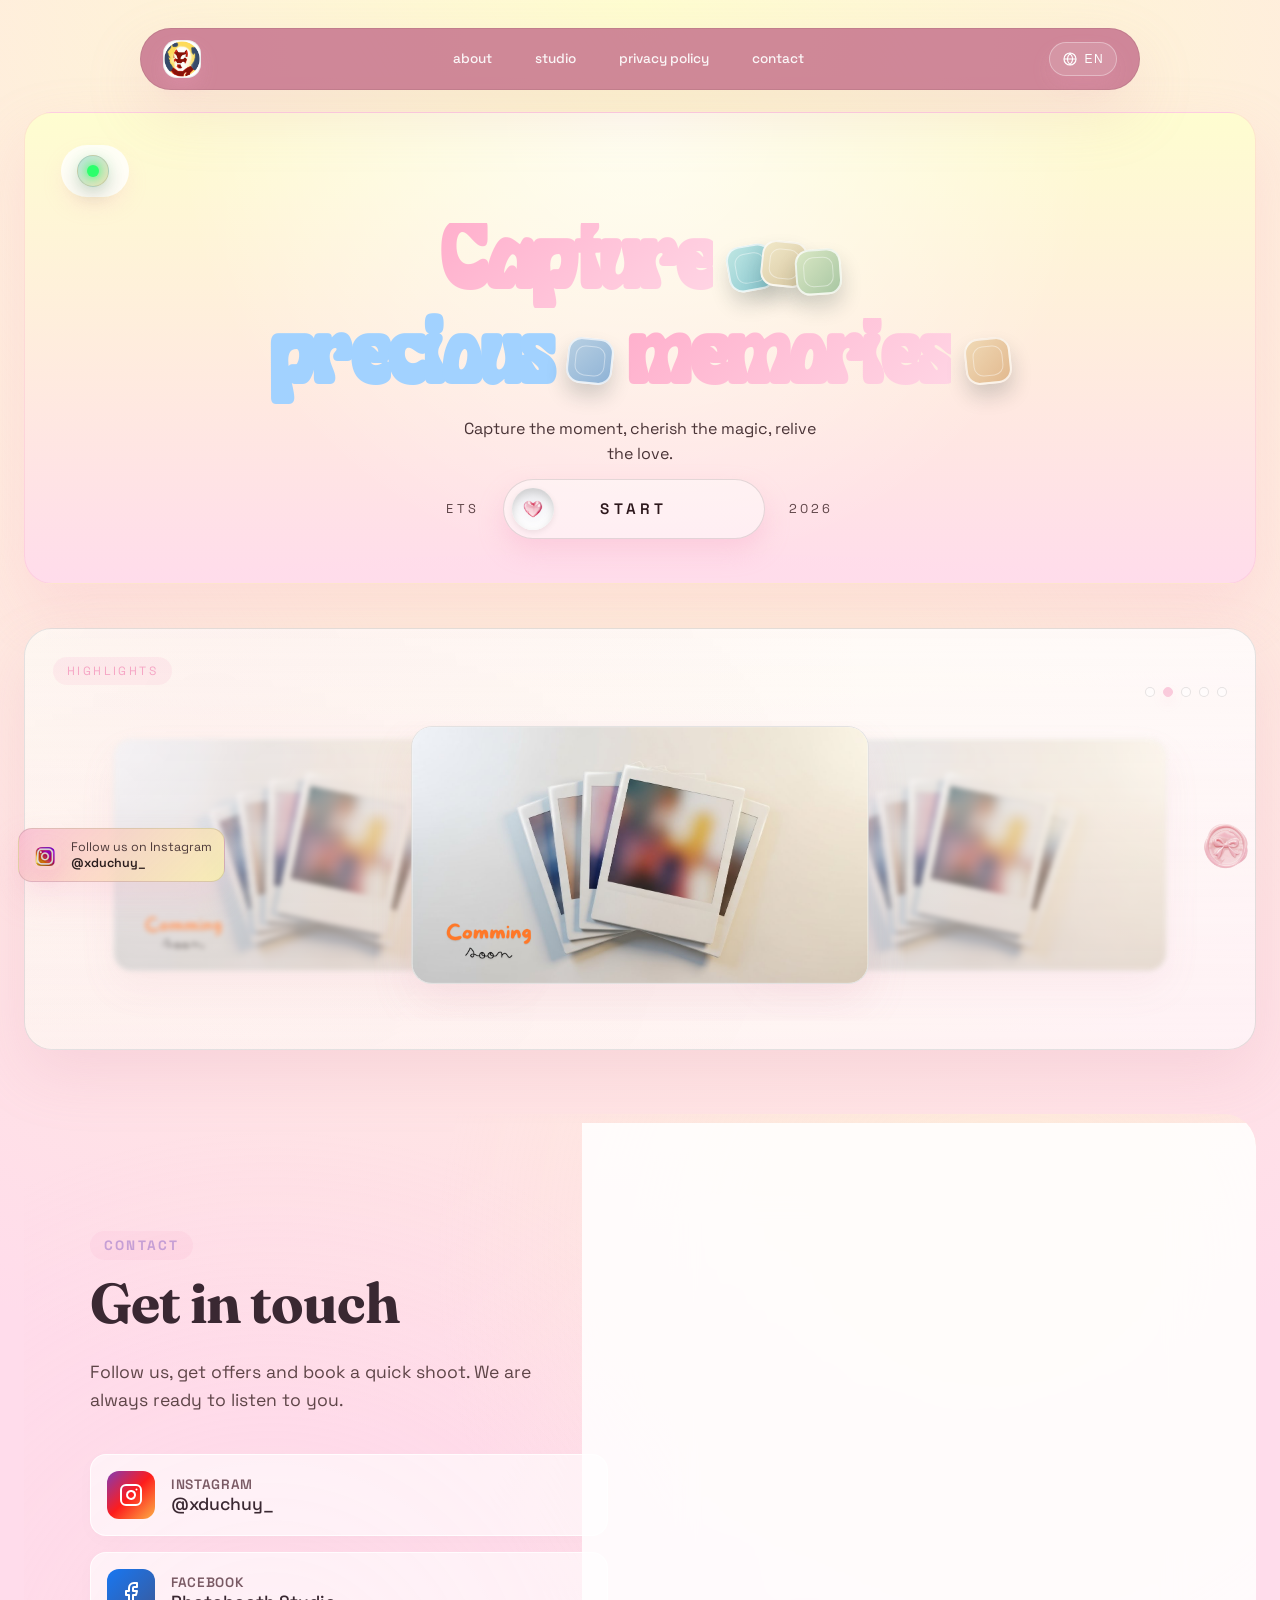
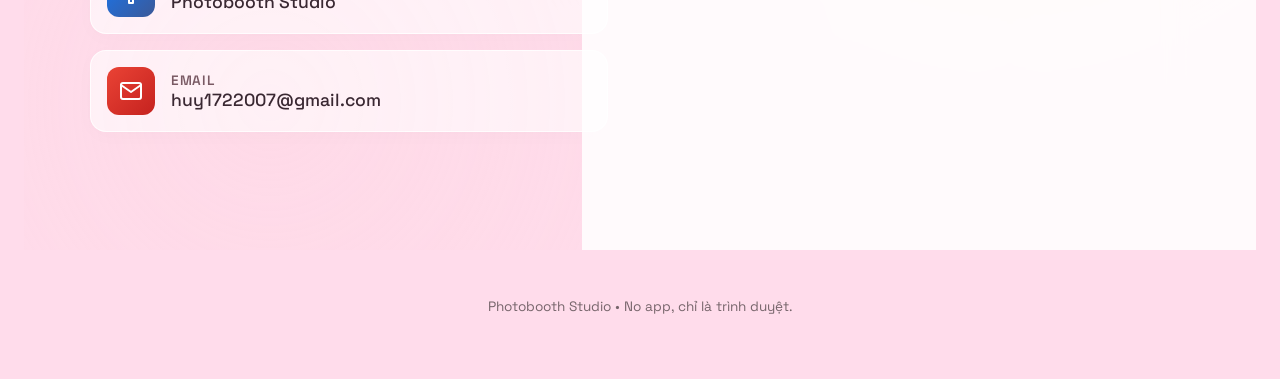
==== commit 50b29f53: "Fix issues 01-11: frame sync, camera error recovery, photo storage, SW cache, and layout fixes" ====
--- a/index.html
+++ b/index.html
@@ -1,4 +1,4 @@
-﻿<!DOCTYPE html>
+<!DOCTYPE html>
 <html lang="vi">
 
 <head>
@@ -195,7 +195,7 @@
               </div>
             </a>
 
-            <a class="social-card social-card--email" href="mailto:hello@example.com" aria-label="Email">
+            <a class="social-card social-card--email" href="mailto:huy1722007@gmail.com" aria-label="Email">
               <div class="social-icon">
                 <svg viewBox="0 0 24 24" fill="none" stroke="currentColor" stroke-width="2" stroke-linecap="round"
                   stroke-linejoin="round">
@@ -205,14 +205,14 @@
               </div>
               <div class="social-info">
                 <span class="social-name">Email</span>
-                <span class="social-handle">hello@photobooth.com</span>
+                <span class="social-handle">huy1722007@gmail.com</span>
               </div>
             </a>
           </div>
         </div>
 
         <div class="contact-form-card">
-          <form class="contact-form" action="#" method="POST" onsubmit="event.preventDefault();">
+          <form class="contact-form" id="contactForm" onsubmit="event.preventDefault(); const n = document.getElementById('name').value; const m = document.getElementById('message').value; const e = document.getElementById('email').value; window.location.href = 'mailto:huy1722007@gmail.com?subject=' + encodeURIComponent('Liên hệ từ ' + n) + '&body=' + encodeURIComponent(m + '\n\nTừ email: ' + e);">
             <div class="form-group">
               <label for="name" data-i18n="contact.name">Tên của bạn</label>
               <input type="text" id="name" name="name" placeholder="Nhập tên của bạn..."
@@ -229,13 +229,16 @@
                 data-i18n-placeholder="contact.placeholderMessage" required></textarea>
             </div>
             <button type="submit" class="submit-btn">
-              <span data-i18n="contact.send">Gửi tin nhắn</span>
+              <span data-i18n="contact.send">Gửi qua Email</span>
               <svg viewBox="0 0 24 24" fill="none" stroke="currentColor" stroke-width="2" stroke-linecap="round"
                 stroke-linejoin="round">
                 <line x1="22" y1="2" x2="11" y2="13" />
                 <polygon points="22 2 15 22 11 13 2 9 22 2" />
               </svg>
             </button>
+            <p class="form-help-text" style="font-size: 0.85rem; opacity: 0.75; margin-top: 0.75rem;">
+              * Biểu mẫu sẽ mở ứng dụng thư gửi tới <strong>huy1722007@gmail.com</strong>.
+            </p>
           </form>
         </div>
       </div>
